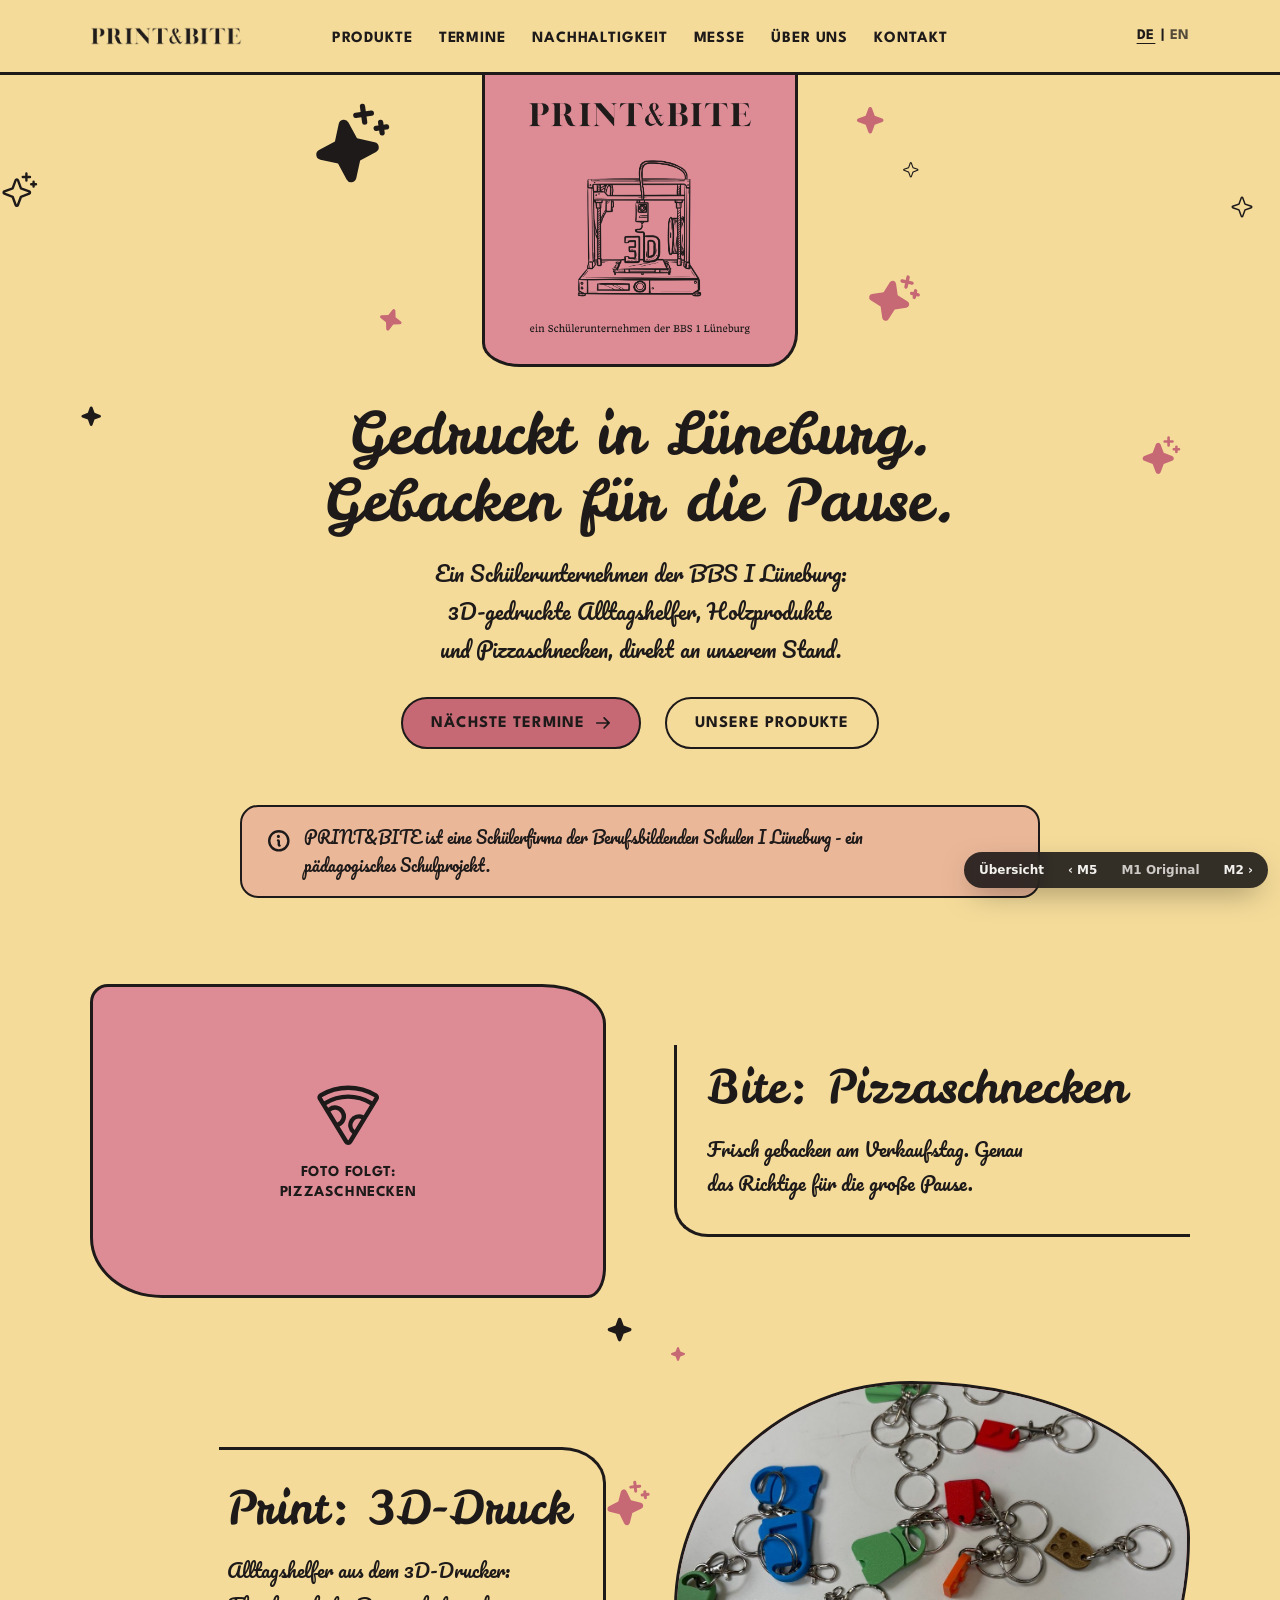
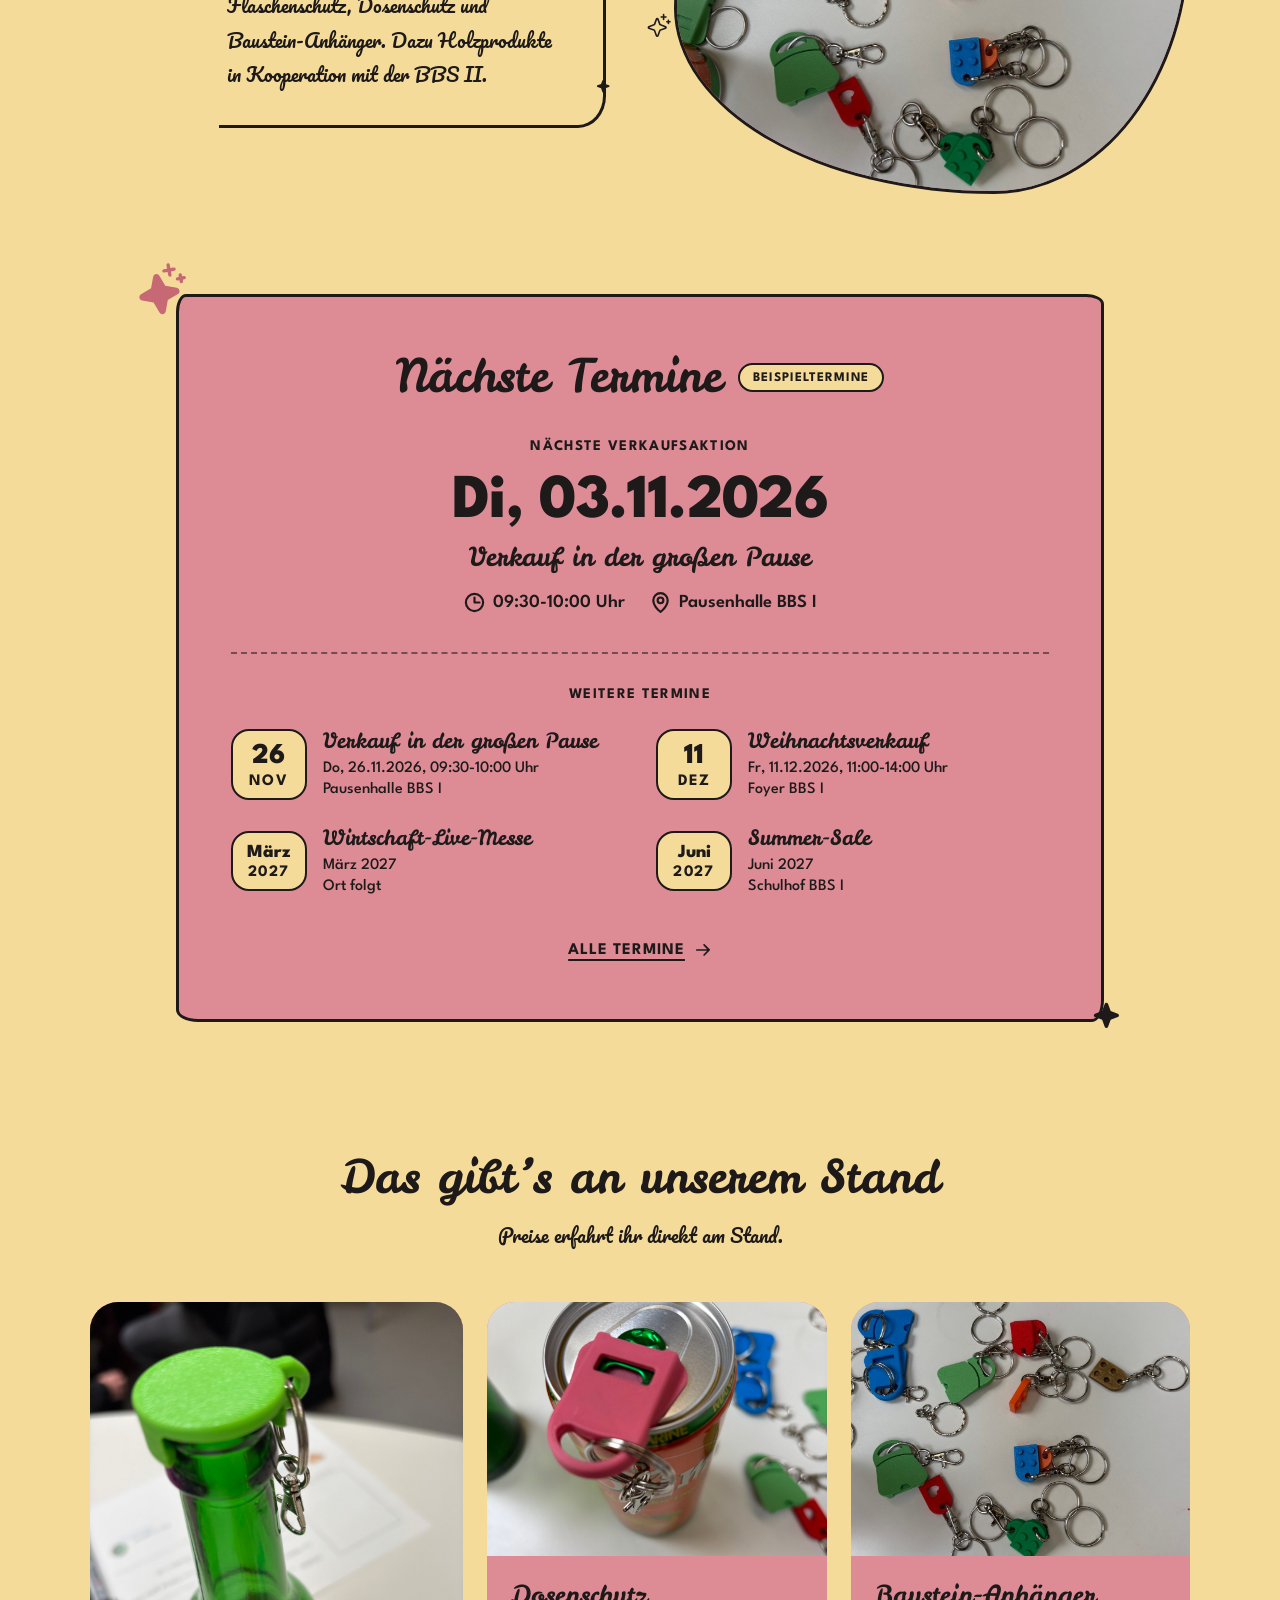
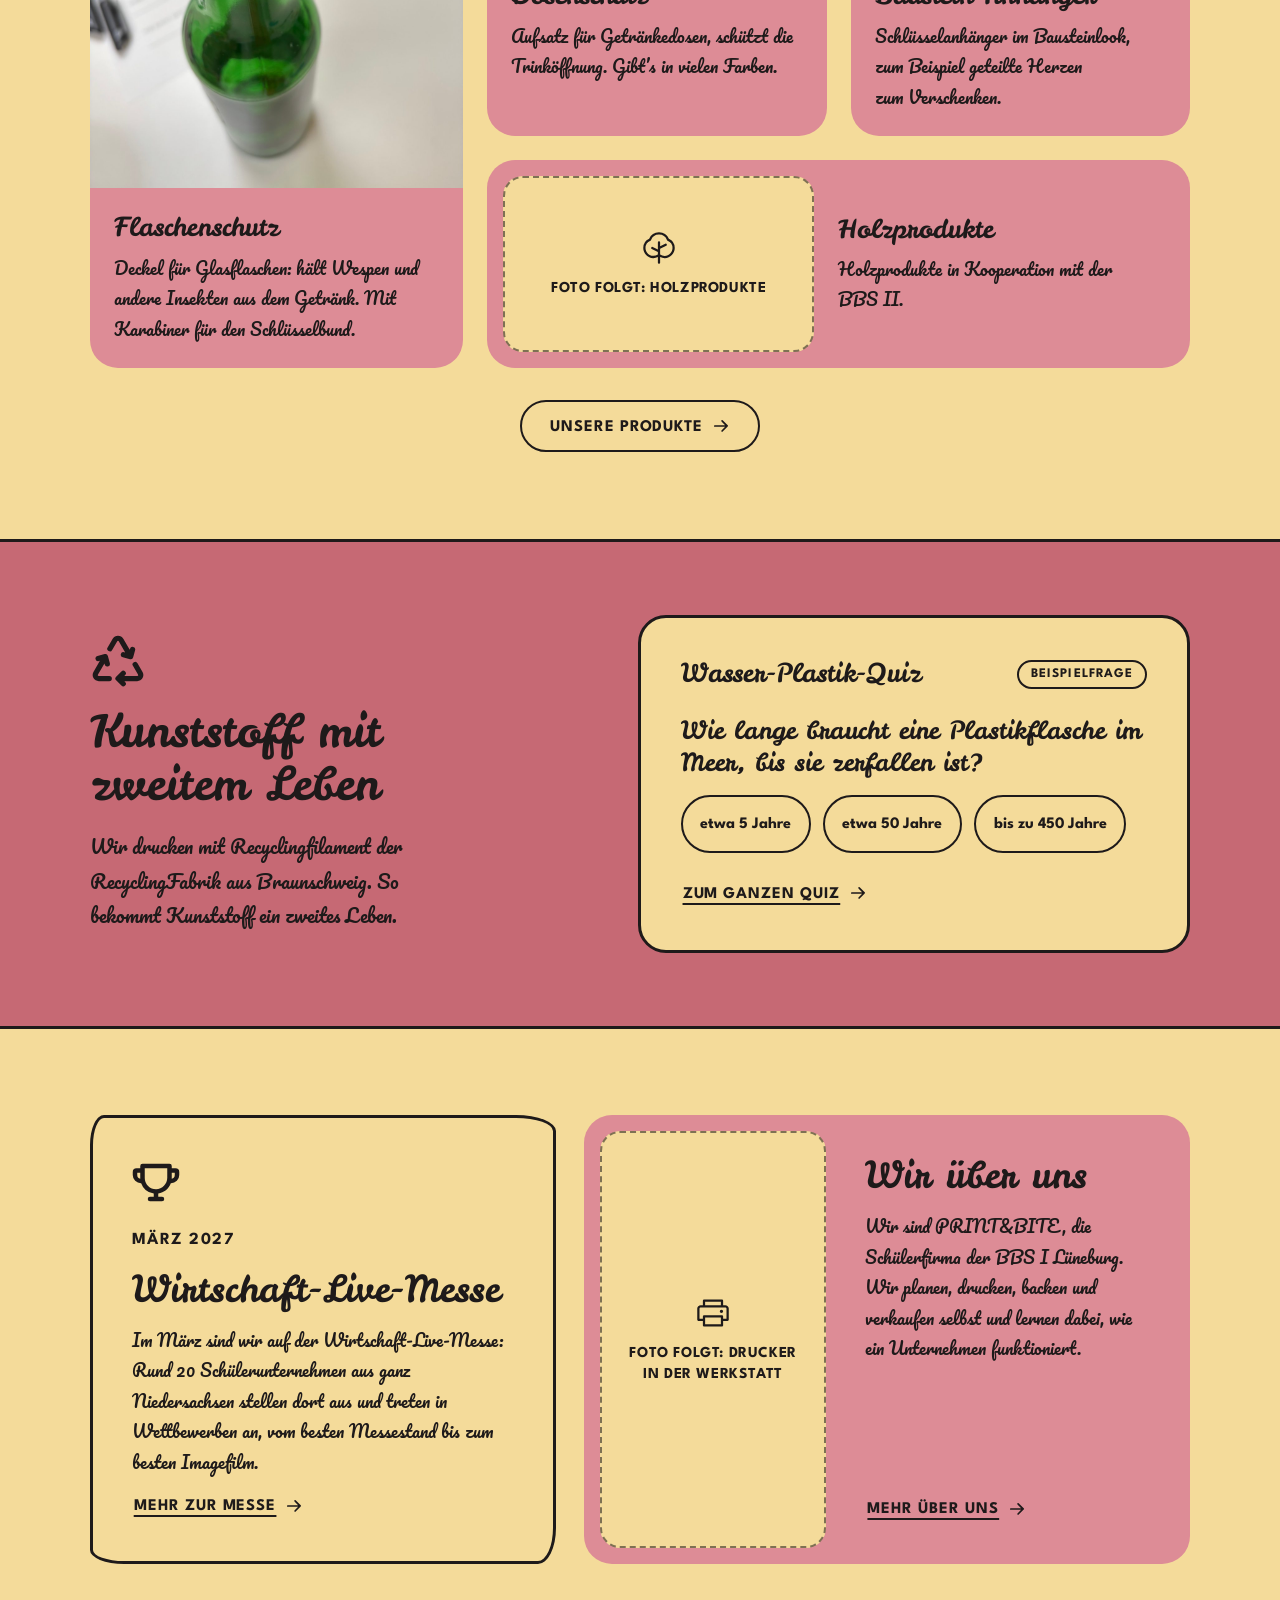
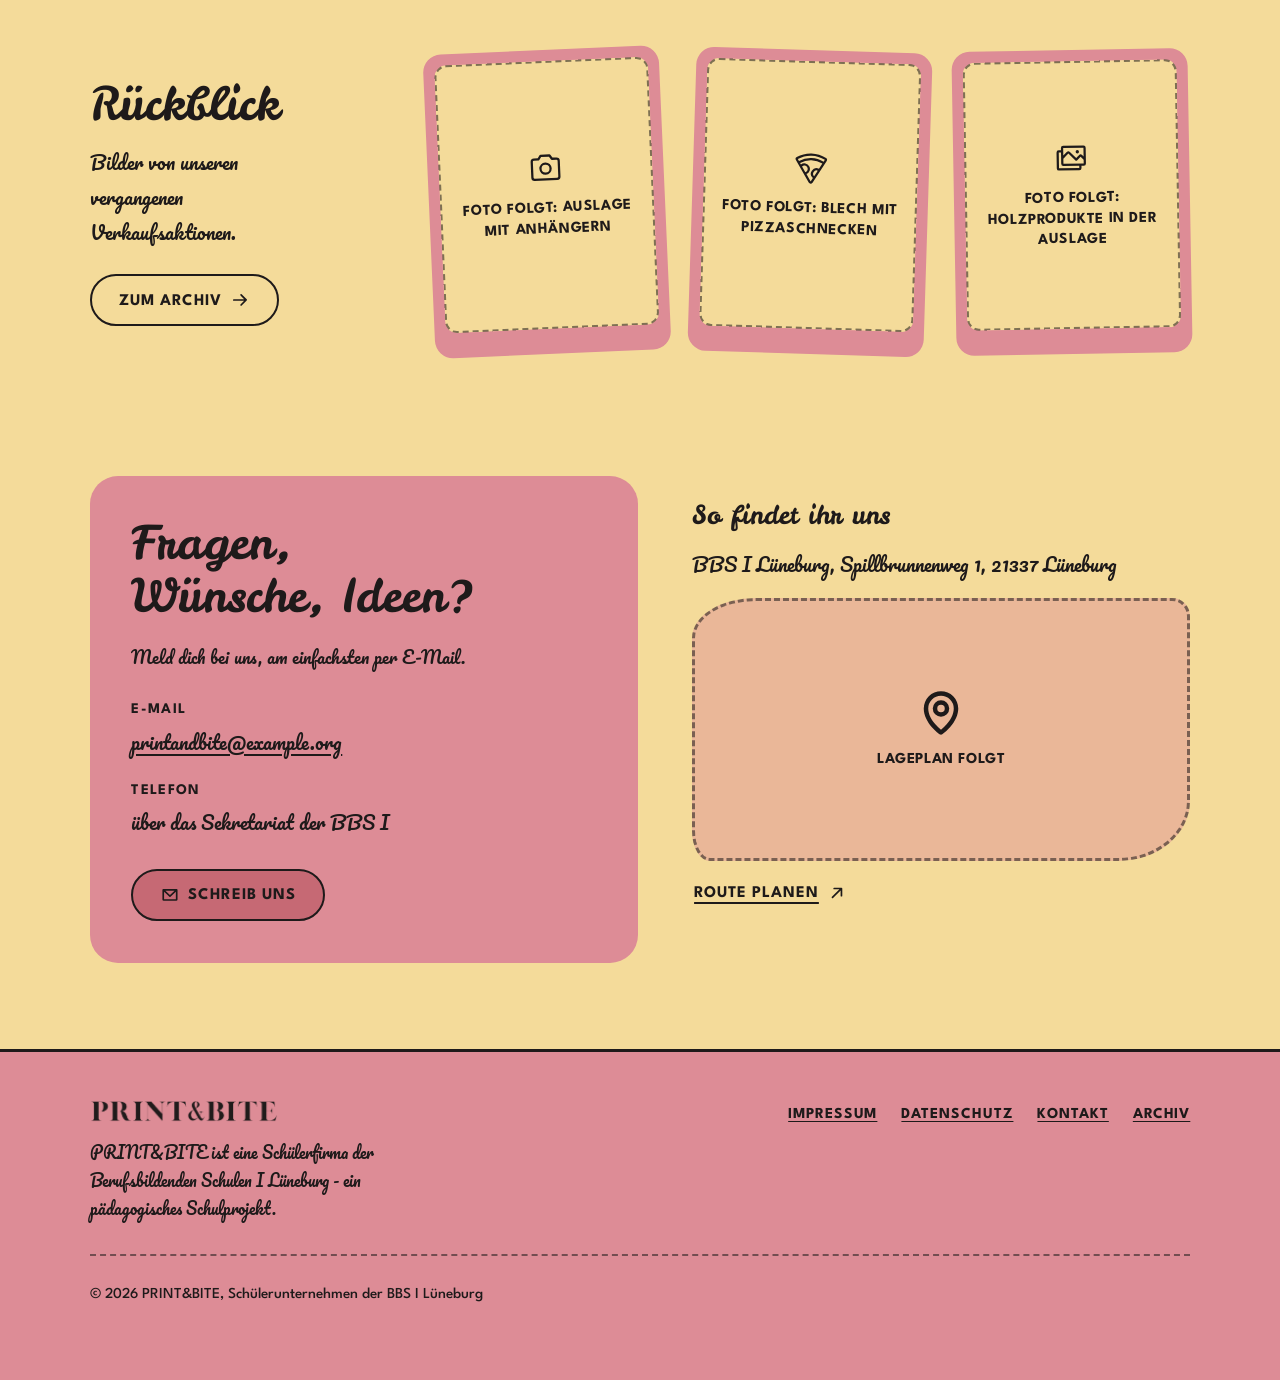
==== mockups/m1-original.html @ 0ccb3745 "feat: add design mockups for student company website Five start page variants (M1-M5) on a shared to" ====
<!doctype html>
<html lang="de">
<head>
  <meta charset="utf-8">
  <meta name="viewport" content="width=device-width, initial-scale=1">
  <meta name="robots" content="noindex">
  <title>M1 Original - PRINT&amp;BITE Mockup</title>
  <link rel="stylesheet" href="assets/fonts/fonts.css">
  <link rel="stylesheet" href="design-system/tokens.css">
  <link rel="stylesheet" href="design-system/base.css">
  <link rel="stylesheet" href="design-system/components.css">
  <link rel="stylesheet" href="themes/m1-original.css">
  <script src="design-system/mockup.js" defer></script>
</head>
<body class="theme-m1">
  <a class="skip-link" href="#inhalt">Zum Inhalt</a>

  <header class="ds-header m1-header">
    <div class="container ds-header__inner">
      <a class="m1-header__brand" href="#inhalt" aria-label="PRINT&amp;BITE, zum Seitenanfang">
        <img class="ds-logo ds-logo--wordmark" src="assets/logo/m1-wordmark.png" alt="PRINT&amp;BITE" width="1530" height="181">
      </a>

      <nav class="ds-nav" aria-label="Hauptnavigation">
        <ul>
          <li><a href="#produkte">Produkte</a></li>
          <li><a href="#termine">Termine</a></li>
          <li><a href="#nachhaltigkeit">Nachhaltigkeit</a></li>
          <li><a href="#messe">Messe</a></li>
          <li><a href="#ueber-uns">Über uns</a></li>
          <li><a href="#kontakt">Kontakt</a></li>
        </ul>
      </nav>

      <div class="m1-header__tools">
        <nav class="ds-lang" aria-label="Sprache">
          <a href="#" aria-current="true">DE</a>
          <span aria-hidden="true">|</span>
          <a href="#" lang="en" hreflang="en">EN</a>
        </nav>
        <details class="ds-menu">
          <summary><svg class="ds-icon" aria-hidden="true" focusable="false" xmlns="http://www.w3.org/2000/svg" viewBox="0 0 256 256" fill="currentColor"><path d="M228,128a12,12,0,0,1-12,12H40a12,12,0,0,1,0-24H216A12,12,0,0,1,228,128ZM40,76H216a12,12,0,0,0,0-24H40a12,12,0,0,0,0,24ZM216,180H40a12,12,0,0,0,0,24H216a12,12,0,0,0,0-24Z"/></svg> Menü</summary>
          <ul class="ds-menu__panel">
            <li><a href="#produkte">Produkte</a></li>
            <li><a href="#termine">Termine</a></li>
            <li><a href="#nachhaltigkeit">Nachhaltigkeit</a></li>
            <li><a href="#messe">Messe</a></li>
            <li><a href="#ueber-uns">Über uns</a></li>
            <li><a href="#kontakt">Kontakt</a></li>
          </ul>
        </details>
      </div>
    </div>
  </header>

  <main id="inhalt">

    <!-- Hero: Logo-Box wie im Wireframe, Sparkles drumherum -->
    <section class="m1-hero" aria-labelledby="hero-title">
      <div class="m1-hero__sparks" aria-hidden="true">
        <span class="m1-spark m1-spark--ink m1-spark--twinkle" style="--dx:-330px; --y:28px; --s:5.25rem; --r:-8deg"><svg class="ds-icon" aria-hidden="true" focusable="false" xmlns="http://www.w3.org/2000/svg" viewBox="0 0 256 256" fill="currentColor"><path d="M208,144a15.78,15.78,0,0,1-10.42,14.94L146,178l-19,51.62a15.92,15.92,0,0,1-29.88,0L78,178l-51.62-19a15.92,15.92,0,0,1,0-29.88L78,110l19-51.62a15.92,15.92,0,0,1,29.88,0L146,110l51.62,19A15.78,15.78,0,0,1,208,144ZM152,48h16V64a8,8,0,0,0,16,0V48h16a8,8,0,0,0,0-16H184V16a8,8,0,0,0-16,0V32H152a8,8,0,0,0,0,16Zm88,32h-8V72a8,8,0,0,0-16,0v8h-8a8,8,0,0,0,0,16h8v8a8,8,0,0,0,16,0V96h8a8,8,0,0,0,0-16Z"/></svg></span>
        <span class="m1-spark m1-spark--rose" style="--dx:215px; --y:30px; --s:1.9rem"><svg class="ds-icon" aria-hidden="true" focusable="false" xmlns="http://www.w3.org/2000/svg" viewBox="0 0 256 256" fill="currentColor"><path d="M240,128a15.79,15.79,0,0,1-10.5,15l-63.44,23.07L143,229.5a16,16,0,0,1-30,0L89.94,166.06,26.5,143a16,16,0,0,1,0-30L89.94,89.94,113,26.5a16,16,0,0,1,30,0l23.07,63.44L229.5,113A15.79,15.79,0,0,1,240,128Z"/></svg></span>
        <span class="m1-spark m1-spark--ink" style="--dx:262px; --y:86px; --s:1.1rem"><svg class="ds-icon" aria-hidden="true" focusable="false" xmlns="http://www.w3.org/2000/svg" viewBox="0 0 256 256" fill="currentColor"><path d="M229.5,113,166.06,89.94,143,26.5a16,16,0,0,0-30,0L89.94,89.94,26.5,113a16,16,0,0,0,0,30l63.44,23.07L113,229.5a16,16,0,0,0,30,0l23.07-63.44L229.5,143a16,16,0,0,0,0-30ZM157.08,152.3a8,8,0,0,0-4.78,4.78L128,223.9l-24.3-66.82a8,8,0,0,0-4.78-4.78L32.1,128l66.82-24.3a8,8,0,0,0,4.78-4.78L128,32.1l24.3,66.82a8,8,0,0,0,4.78,4.78L223.9,128Z"/></svg></span>
        <span class="m1-spark m1-spark--rose m1-spark--twinkle" style="--dx:226px; --y:196px; --s:3.4rem; --r:12deg; --delay:-1.6s"><svg class="ds-icon" aria-hidden="true" focusable="false" xmlns="http://www.w3.org/2000/svg" viewBox="0 0 256 256" fill="currentColor"><path d="M208,144a15.78,15.78,0,0,1-10.42,14.94L146,178l-19,51.62a15.92,15.92,0,0,1-29.88,0L78,178l-51.62-19a15.92,15.92,0,0,1,0-29.88L78,110l19-51.62a15.92,15.92,0,0,1,29.88,0L146,110l51.62,19A15.78,15.78,0,0,1,208,144ZM152,48h16V64a8,8,0,0,0,16,0V48h16a8,8,0,0,0,0-16H184V16a8,8,0,0,0-16,0V32H152a8,8,0,0,0,0,16Zm88,32h-8V72a8,8,0,0,0-16,0v8h-8a8,8,0,0,0,0,16h8v8a8,8,0,0,0,16,0V96h8a8,8,0,0,0,0-16Z"/></svg></span>
        <span class="m1-spark m1-spark--rose" style="--dx:-262px; --y:232px; --s:1.6rem; --r:18deg"><svg class="ds-icon" aria-hidden="true" focusable="false" xmlns="http://www.w3.org/2000/svg" viewBox="0 0 256 256" fill="currentColor"><path d="M240,128a15.79,15.79,0,0,1-10.5,15l-63.44,23.07L143,229.5a16,16,0,0,1-30,0L89.94,166.06,26.5,143a16,16,0,0,1,0-30L89.94,89.94,113,26.5a16,16,0,0,1,30,0l23.07,63.44L229.5,113A15.79,15.79,0,0,1,240,128Z"/></svg></span>
        <span class="m1-spark m1-spark--ink m1-spark--desk" style="--dx:-640px; --y:96px; --s:2.4rem"><svg class="ds-icon" aria-hidden="true" focusable="false" xmlns="http://www.w3.org/2000/svg" viewBox="0 0 256 256" fill="currentColor"><path d="M197.58,129.06,146,110l-19-51.62a15.92,15.92,0,0,0-29.88,0L78,110l-51.62,19a15.92,15.92,0,0,0,0,29.88L78,178l19,51.62a15.92,15.92,0,0,0,29.88,0L146,178l51.62-19a15.92,15.92,0,0,0,0-29.88ZM137,164.22a8,8,0,0,0-4.74,4.74L112,223.85,91.78,169A8,8,0,0,0,87,164.22L32.15,144,87,123.78A8,8,0,0,0,91.78,119L112,64.15,132.22,119a8,8,0,0,0,4.74,4.74L191.85,144ZM144,40a8,8,0,0,1,8-8h16V16a8,8,0,0,1,16,0V32h16a8,8,0,0,1,0,16H184V64a8,8,0,0,1-16,0V48H152A8,8,0,0,1,144,40ZM248,88a8,8,0,0,1-8,8h-8v8a8,8,0,0,1-16,0V96h-8a8,8,0,0,1,0-16h8V72a8,8,0,0,1,16,0v8h8A8,8,0,0,1,248,88Z"/></svg></span>
        <span class="m1-spark m1-spark--ink m1-spark--desk" style="--dx:-560px; --y:330px; --s:1.4rem"><svg class="ds-icon" aria-hidden="true" focusable="false" xmlns="http://www.w3.org/2000/svg" viewBox="0 0 256 256" fill="currentColor"><path d="M240,128a15.79,15.79,0,0,1-10.5,15l-63.44,23.07L143,229.5a16,16,0,0,1-30,0L89.94,166.06,26.5,143a16,16,0,0,1,0-30L89.94,89.94,113,26.5a16,16,0,0,1,30,0l23.07,63.44L229.5,113A15.79,15.79,0,0,1,240,128Z"/></svg></span>
        <span class="m1-spark m1-spark--ink m1-spark--desk" style="--dx:590px; --y:120px; --s:1.5rem"><svg class="ds-icon" aria-hidden="true" focusable="false" xmlns="http://www.w3.org/2000/svg" viewBox="0 0 256 256" fill="currentColor"><path d="M229.5,113,166.06,89.94,143,26.5a16,16,0,0,0-30,0L89.94,89.94,26.5,113a16,16,0,0,0,0,30l63.44,23.07L113,229.5a16,16,0,0,0,30,0l23.07-63.44L229.5,143a16,16,0,0,0,0-30ZM157.08,152.3a8,8,0,0,0-4.78,4.78L128,223.9l-24.3-66.82a8,8,0,0,0-4.78-4.78L32.1,128l66.82-24.3a8,8,0,0,0,4.78-4.78L128,32.1l24.3,66.82a8,8,0,0,0,4.78,4.78L223.9,128Z"/></svg></span>
        <span class="m1-spark m1-spark--rose m1-spark--desk m1-spark--twinkle" style="--dx:500px; --y:360px; --s:2.6rem; --delay:-2.4s"><svg class="ds-icon" aria-hidden="true" focusable="false" xmlns="http://www.w3.org/2000/svg" viewBox="0 0 256 256" fill="currentColor"><path d="M208,144a15.78,15.78,0,0,1-10.42,14.94L146,178l-19,51.62a15.92,15.92,0,0,1-29.88,0L78,178l-51.62-19a15.92,15.92,0,0,1,0-29.88L78,110l19-51.62a15.92,15.92,0,0,1,29.88,0L146,110l51.62,19A15.78,15.78,0,0,1,208,144ZM152,48h16V64a8,8,0,0,0,16,0V48h16a8,8,0,0,0,0-16H184V16a8,8,0,0,0-16,0V32H152a8,8,0,0,0,0,16Zm88,32h-8V72a8,8,0,0,0-16,0v8h-8a8,8,0,0,0,0,16h8v8a8,8,0,0,0,16,0V96h8a8,8,0,0,0,0-16Z"/></svg></span>
      </div>

      <div class="m1-logobox" data-reveal>
        <img class="ds-logo m1-logobox__logo" src="assets/logo/m1-full.png" alt="PRINT&amp;BITE, ein Schülerunternehmen der BBS 1 Lüneburg" width="1586" height="1649">
      </div>

      <h1 id="hero-title" class="m1-hero__title" data-reveal style="--reveal-index:1">Gedruckt in Lüneburg. Gebacken für die Pause.</h1>
      <p class="lead m1-hero__lead" data-reveal style="--reveal-index:2">Ein Schülerunternehmen der BBS I Lüneburg: 3D-gedruckte Alltagshelfer, Holzprodukte und Pizzaschnecken, direkt an unserem Stand.</p>
      <div class="ds-actions m1-hero__actions" data-reveal style="--reveal-index:3">
        <a class="ds-btn" href="#termine">Nächste Termine <svg class="ds-icon" aria-hidden="true" focusable="false" xmlns="http://www.w3.org/2000/svg" viewBox="0 0 256 256" fill="currentColor"><path d="M224.49,136.49l-72,72a12,12,0,0,1-17-17L187,140H40a12,12,0,0,1,0-24H187L135.51,64.48a12,12,0,0,1,17-17l72,72A12,12,0,0,1,224.49,136.49Z"/></svg></a>
        <a class="ds-btn ds-btn--secondary" href="#produkte">Unsere Produkte</a>
      </div>
    </section>

    <div class="container">
      <aside class="ds-notice m1-notice" aria-label="Hinweis" data-reveal>
        <svg class="ds-icon" aria-hidden="true" focusable="false" xmlns="http://www.w3.org/2000/svg" viewBox="0 0 256 256" fill="currentColor"><path d="M108,84a16,16,0,1,1,16,16A16,16,0,0,1,108,84Zm128,44A108,108,0,1,1,128,20,108.12,108.12,0,0,1,236,128Zm-24,0a84,84,0,1,0-84,84A84.09,84.09,0,0,0,212,128Zm-72,36.68V132a20,20,0,0,0-20-20,12,12,0,0,0-4,23.32V168a20,20,0,0,0,20,20,12,12,0,0,0,4-23.32Z"/></svg>
        <p>PRINT&amp;BITE ist eine Schülerfirma der Berufsbildenden Schulen I Lüneburg - ein pädagogisches Schulprojekt.</p>
      </aside>
    </div>

    <!-- Zickzack nach Wireframe: Zeile 1 Pizzaschnecken links, Zeile 2 3D-Druck rechts -->
    <div id="produkte" class="container m1-zigzag">
      <section class="m1-row m1-row--bite" aria-labelledby="bite-title">
        <figure class="ds-placeholder m1-shape-snack" data-reveal>
          <svg class="ds-icon" aria-hidden="true" focusable="false" xmlns="http://www.w3.org/2000/svg" viewBox="0 0 256 256" fill="currentColor"><path d="M239.54,63a15.91,15.91,0,0,0-7.25-9.9,201.49,201.49,0,0,0-208.58,0,16,16,0,0,0-5.37,22l96,157.27a16,16,0,0,0,27.36,0l96-157.27A15.82,15.82,0,0,0,239.54,63ZM63.59,118.5a24,24,0,1,1,24.47,40.09Zm87.92,66.95A24,24,0,0,1,176,145.37Zm32.93-53.93a40,40,0,0,0-41.38,67.77L128,224,96.5,172.43a40,40,0,1,0-41.35-67.76L48.8,94.26a152,152,0,0,1,158.39,0Zm31.1-50.93a168.12,168.12,0,0,0-175.08,0L32,66.77a185.6,185.6,0,0,1,192,0Z"/></svg>
          <figcaption>Foto folgt: Pizzaschnecken</figcaption>
        </figure>
        <div class="m1-row__text m1-frame-l" data-reveal style="--reveal-index:1">
          <h2 id="bite-title">Bite: Pizzaschnecken</h2>
          <p>Frisch gebacken am Verkaufstag. Genau das Richtige für die große Pause.</p>
        </div>
      </section>

      <div class="m1-row-gap" aria-hidden="true">
        <span class="m1-spark m1-spark--ink" style="--dx:-34px; --y:22%; --s:1.7rem"><svg class="ds-icon" aria-hidden="true" focusable="false" xmlns="http://www.w3.org/2000/svg" viewBox="0 0 256 256" fill="currentColor"><path d="M240,128a15.79,15.79,0,0,1-10.5,15l-63.44,23.07L143,229.5a16,16,0,0,1-30,0L89.94,166.06,26.5,143a16,16,0,0,1,0-30L89.94,89.94,113,26.5a16,16,0,0,1,30,0l23.07,63.44L229.5,113A15.79,15.79,0,0,1,240,128Z"/></svg></span>
        <span class="m1-spark m1-spark--rose" style="--dx:30px; --y:58%; --s:1rem"><svg class="ds-icon" aria-hidden="true" focusable="false" xmlns="http://www.w3.org/2000/svg" viewBox="0 0 256 256" fill="currentColor"><path d="M240,128a15.79,15.79,0,0,1-10.5,15l-63.44,23.07L143,229.5a16,16,0,0,1-30,0L89.94,166.06,26.5,143a16,16,0,0,1,0-30L89.94,89.94,113,26.5a16,16,0,0,1,30,0l23.07,63.44L229.5,113A15.79,15.79,0,0,1,240,128Z"/></svg></span>
      </div>

      <section class="m1-row m1-row--print" aria-labelledby="print-title">
        <div class="m1-row__text m1-frame-r" data-reveal>
          <h2 id="print-title">Print: 3D-Druck</h2>
          <p>Alltagshelfer aus dem 3D-Drucker: Flaschenschutz, Dosenschutz und Baustein-Anhänger. Dazu Holzprodukte in Kooperation mit der BBS II.</p>
        </div>
        <figure class="ds-media m1-blob" data-reveal style="--reveal-index:1">
          <img src="assets/img/produkt-anhaenger.jpg" alt="Bunte 3D-gedruckte Baustein-Anhänger und Dosenschutz-Aufsätze mit Schlüsselringen auf einem Tisch" width="1200" height="1600" loading="lazy">
        </figure>
        <span class="m1-spark m1-spark--rose m1-spark--desk m1-spark--twinkle" aria-hidden="true" style="--dx:-36px; --y:24%; --s:3rem; --r:-6deg"><svg class="ds-icon" aria-hidden="true" focusable="false" xmlns="http://www.w3.org/2000/svg" viewBox="0 0 256 256" fill="currentColor"><path d="M208,144a15.78,15.78,0,0,1-10.42,14.94L146,178l-19,51.62a15.92,15.92,0,0,1-29.88,0L78,178l-51.62-19a15.92,15.92,0,0,1,0-29.88L78,110l19-51.62a15.92,15.92,0,0,1,29.88,0L146,110l51.62,19A15.78,15.78,0,0,1,208,144ZM152,48h16V64a8,8,0,0,0,16,0V48h16a8,8,0,0,0,0-16H184V16a8,8,0,0,0-16,0V32H152a8,8,0,0,0,0,16Zm88,32h-8V72a8,8,0,0,0-16,0v8h-8a8,8,0,0,0,0,16h8v8a8,8,0,0,0,16,0V96h8a8,8,0,0,0,0-16Z"/></svg></span>
        <span class="m1-spark m1-spark--ink m1-spark--desk" aria-hidden="true" style="--dx:6px; --y:56%; --s:1.6rem"><svg class="ds-icon" aria-hidden="true" focusable="false" xmlns="http://www.w3.org/2000/svg" viewBox="0 0 256 256" fill="currentColor"><path d="M197.58,129.06,146,110l-19-51.62a15.92,15.92,0,0,0-29.88,0L78,110l-51.62,19a15.92,15.92,0,0,0,0,29.88L78,178l19,51.62a15.92,15.92,0,0,0,29.88,0L146,178l51.62-19a15.92,15.92,0,0,0,0-29.88ZM137,164.22a8,8,0,0,0-4.74,4.74L112,223.85,91.78,169A8,8,0,0,0,87,164.22L32.15,144,87,123.78A8,8,0,0,0,91.78,119L112,64.15,132.22,119a8,8,0,0,0,4.74,4.74L191.85,144ZM144,40a8,8,0,0,1,8-8h16V16a8,8,0,0,1,16,0V32h16a8,8,0,0,1,0,16H184V64a8,8,0,0,1-16,0V48H152A8,8,0,0,1,144,40ZM248,88a8,8,0,0,1-8,8h-8v8a8,8,0,0,1-16,0V96h-8a8,8,0,0,1,0-16h8V72a8,8,0,0,1,16,0v8h8A8,8,0,0,1,248,88Z"/></svg></span>
        <span class="m1-spark m1-spark--ink m1-spark--desk" aria-hidden="true" style="--dx:-44px; --y:72%; --s:0.9rem"><svg class="ds-icon" aria-hidden="true" focusable="false" xmlns="http://www.w3.org/2000/svg" viewBox="0 0 256 256" fill="currentColor"><path d="M240,128a15.79,15.79,0,0,1-10.5,15l-63.44,23.07L143,229.5a16,16,0,0,1-30,0L89.94,166.06,26.5,143a16,16,0,0,1,0-30L89.94,89.94,113,26.5a16,16,0,0,1,30,0l23.07,63.44L229.5,113A15.79,15.79,0,0,1,240,128Z"/></svg></span>
      </section>
    </div>

    <!-- Box "Ort und Datum vom Stand" -->
    <section id="termine" class="section m1-termine" aria-labelledby="termine-title">
      <div class="container">
        <div class="m1-datebox" data-reveal>
          <span class="m1-spark m1-spark--rose m1-spark--desk" aria-hidden="true" style="--dx:-505px; --y:-34px; --s:3.4rem; --r:-10deg"><svg class="ds-icon" aria-hidden="true" focusable="false" xmlns="http://www.w3.org/2000/svg" viewBox="0 0 256 256" fill="currentColor"><path d="M208,144a15.78,15.78,0,0,1-10.42,14.94L146,178l-19,51.62a15.92,15.92,0,0,1-29.88,0L78,178l-51.62-19a15.92,15.92,0,0,1,0-29.88L78,110l19-51.62a15.92,15.92,0,0,1,29.88,0L146,110l51.62,19A15.78,15.78,0,0,1,208,144ZM152,48h16V64a8,8,0,0,0,16,0V48h16a8,8,0,0,0,0-16H184V16a8,8,0,0,0-16,0V32H152a8,8,0,0,0,0,16Zm88,32h-8V72a8,8,0,0,0-16,0v8h-8a8,8,0,0,0,0,16h8v8a8,8,0,0,0,16,0V96h8a8,8,0,0,0,0-16Z"/></svg></span>
          <span class="m1-spark m1-spark--ink m1-spark--desk" aria-hidden="true" style="--dx:452px; --y:calc(100% - 18px); --s:1.8rem"><svg class="ds-icon" aria-hidden="true" focusable="false" xmlns="http://www.w3.org/2000/svg" viewBox="0 0 256 256" fill="currentColor"><path d="M240,128a15.79,15.79,0,0,1-10.5,15l-63.44,23.07L143,229.5a16,16,0,0,1-30,0L89.94,166.06,26.5,143a16,16,0,0,1,0-30L89.94,89.94,113,26.5a16,16,0,0,1,30,0l23.07,63.44L229.5,113A15.79,15.79,0,0,1,240,128Z"/></svg></span>

          <div class="m1-datebox__head">
            <h2 id="termine-title">Nächste Termine</h2>
            <span class="ds-badge">Beispieltermine</span>
          </div>

          <article class="m1-next" aria-labelledby="next-title">
            <p class="m1-label">Nächste Verkaufsaktion</p>
            <p class="m1-next__date"><time datetime="2026-11-03">Di, 03.11.2026</time></p>
            <h3 id="next-title" class="m1-next__title">Verkauf in der großen Pause</h3>
            <p class="m1-next__meta">
              <span><svg class="ds-icon" aria-hidden="true" focusable="false" xmlns="http://www.w3.org/2000/svg" viewBox="0 0 256 256" fill="currentColor"><path d="M128,20A108,108,0,1,0,236,128,108.12,108.12,0,0,0,128,20Zm0,192a84,84,0,1,1,84-84A84.09,84.09,0,0,1,128,212Zm68-84a12,12,0,0,1-12,12H128a12,12,0,0,1-12-12V72a12,12,0,0,1,24,0v44h44A12,12,0,0,1,196,128Z"/></svg> 09:30-10:00 Uhr</span>
              <span><svg class="ds-icon" aria-hidden="true" focusable="false" xmlns="http://www.w3.org/2000/svg" viewBox="0 0 256 256" fill="currentColor"><path d="M128,60a44,44,0,1,0,44,44A44.05,44.05,0,0,0,128,60Zm0,64a20,20,0,1,1,20-20A20,20,0,0,1,128,124Zm0-112a92.1,92.1,0,0,0-92,92c0,77.36,81.64,135.4,85.12,137.83a12,12,0,0,0,13.76,0,259,259,0,0,0,42.18-39C205.15,170.57,220,136.37,220,104A92.1,92.1,0,0,0,128,12Zm31.3,174.71A249.35,249.35,0,0,1,128,216.89a249.35,249.35,0,0,1-31.3-30.18C80,167.37,60,137.31,60,104a68,68,0,0,1,136,0C196,137.31,176,167.37,159.3,186.71Z"/></svg> Pausenhalle BBS I</span>
            </p>
          </article>

          <div class="m1-more">
            <h3 class="m1-label">Weitere Termine</h3>
            <ul class="ds-events m1-events" role="list">
              <li class="ds-event">
                <span class="ds-event__date" aria-hidden="true"><span class="ds-event__day">26</span><span class="ds-event__month">Nov</span></span>
                <div>
                  <p class="ds-event__title">Verkauf in der großen Pause</p>
                  <p class="ds-event__meta"><time datetime="2026-11-26">Do, 26.11.2026</time>, <span class="m1-nowrap">09:30-10:00 Uhr</span><br>Pausenhalle BBS I</p>
                </div>
              </li>
              <li class="ds-event">
                <span class="ds-event__date" aria-hidden="true"><span class="ds-event__day">11</span><span class="ds-event__month">Dez</span></span>
                <div>
                  <p class="ds-event__title">Weihnachtsverkauf</p>
                  <p class="ds-event__meta"><time datetime="2026-12-11">Fr, 11.12.2026</time>, <span class="m1-nowrap">11:00-14:00 Uhr</span><br>Foyer BBS I</p>
                </div>
              </li>
              <li class="ds-event">
                <span class="ds-event__date" aria-hidden="true"><span class="ds-event__day ds-event__day--word">März</span><span class="ds-event__month">2027</span></span>
                <div>
                  <p class="ds-event__title">Wirtschaft-Live-Messe</p>
                  <p class="ds-event__meta"><time datetime="2027-03">März 2027</time><br>Ort folgt</p>
                </div>
              </li>
              <li class="ds-event">
                <span class="ds-event__date" aria-hidden="true"><span class="ds-event__day ds-event__day--word">Juni</span><span class="ds-event__month">2027</span></span>
                <div>
                  <p class="ds-event__title">Summer-Sale</p>
                  <p class="ds-event__meta"><time datetime="2027-06">Juni 2027</time><br>Schulhof BBS I</p>
                </div>
              </li>
            </ul>
          </div>

          <p class="m1-datebox__foot"><a class="ds-btn ds-btn--link" href="#">Alle Termine <svg class="ds-icon" aria-hidden="true" focusable="false" xmlns="http://www.w3.org/2000/svg" viewBox="0 0 256 256" fill="currentColor"><path d="M224.49,136.49l-72,72a12,12,0,0,1-17-17L187,140H40a12,12,0,0,1,0-24H187L135.51,64.48a12,12,0,0,1,17-17l72,72A12,12,0,0,1,224.49,136.49Z"/></svg></a></p>
        </div>
      </div>
    </section>

    <!-- Produktreihe: 4 Produkte, 4 Zellen -->
    <section class="section m1-sortiment" aria-labelledby="sortiment-title">
      <div class="container">
        <div class="m1-section-head" data-reveal>
          <h2 id="sortiment-title">Das gibt’s an unserem Stand</h2>
          <p>Preise erfahrt ihr direkt am Stand.</p>
        </div>

        <div class="m1-bento">
          <article class="ds-card m1-bento__item--tall" data-reveal>
            <div class="ds-card__media">
              <img src="assets/img/produkt-flaschenschutz.jpg" alt="Grüner 3D-gedruckter Flaschenschutz mit Karabiner auf einer grünen Glasflasche" width="1200" height="1600" loading="lazy">
            </div>
            <div class="ds-card__body">
              <h3 class="ds-card__title">Flaschenschutz</h3>
              <p>Deckel für Glasflaschen: hält Wespen und andere Insekten aus dem Getränk. Mit Karabiner für den Schlüsselbund.</p>
            </div>
          </article>

          <article class="ds-card" data-reveal style="--reveal-index:1">
            <div class="ds-card__media">
              <img src="assets/img/produkt-dosenschutz.jpg" alt="Pinker 3D-gedruckter Dosenschutz auf einer Getränkedose" width="1200" height="1600" loading="lazy">
            </div>
            <div class="ds-card__body">
              <h3 class="ds-card__title">Dosenschutz</h3>
              <p>Aufsatz für Getränkedosen, schützt die Trinköffnung. Gibt’s in vielen Farben.</p>
            </div>
          </article>

          <article class="ds-card" data-reveal style="--reveal-index:2">
            <div class="ds-card__media">
              <img src="assets/img/produkt-anhaenger-detail.jpg" alt="Schlüsselanhänger im Bausteinlook, darunter geteilte Herzen in Grün und Rot" width="1200" height="845" loading="lazy">
            </div>
            <div class="ds-card__body">
              <h3 class="ds-card__title">Baustein-Anhänger</h3>
              <p>Schlüsselanhänger im Bausteinlook, zum Beispiel geteilte Herzen zum Verschenken.</p>
            </div>
          </article>

          <article class="ds-card m1-bento__item--wide" data-reveal style="--reveal-index:1">
            <figure class="ds-placeholder">
              <svg class="ds-icon" aria-hidden="true" focusable="false" xmlns="http://www.w3.org/2000/svg" viewBox="0 0 256 256" fill="currentColor"><path d="M198.1,62.59a76,76,0,0,0-140.2,0A71.71,71.71,0,0,0,16,127.8C15.9,166,48,199,86.14,200A72.09,72.09,0,0,0,120,192.47V232a8,8,0,0,0,16,0V192.47A72.17,72.17,0,0,0,168,200l1.82,0C208,199,240.11,166,240,127.8A71.71,71.71,0,0,0,198.1,62.59ZM169.45,184a56.08,56.08,0,0,1-33.45-10v-41l43.58-21.78a8,8,0,1,0-7.16-14.32L136,115.06V88a8,8,0,0,0-16,0v51.06L83.58,120.84a8,8,0,1,0-7.16,14.32L120,156.94v17a56,56,0,0,1-33.45,10C56.9,183.23,31.92,157.52,32,127.84A55.77,55.77,0,0,1,67.11,76a8,8,0,0,0,4.53-4.67,60,60,0,0,1,112.72,0A8,8,0,0,0,188.89,76,55.79,55.79,0,0,1,224,127.84C224.08,157.52,199.1,183.23,169.45,184Z"/></svg>
              <figcaption>Foto folgt: Holzprodukte</figcaption>
            </figure>
            <div class="ds-card__body">
              <h3 class="ds-card__title">Holzprodukte</h3>
              <p>Holzprodukte in Kooperation mit der BBS II.</p>
            </div>
          </article>
        </div>

        <div class="m1-section-foot">
          <a class="ds-btn ds-btn--secondary" href="#">Unsere Produkte <svg class="ds-icon" aria-hidden="true" focusable="false" xmlns="http://www.w3.org/2000/svg" viewBox="0 0 256 256" fill="currentColor"><path d="M224.49,136.49l-72,72a12,12,0,0,1-17-17L187,140H40a12,12,0,0,1,0-24H187L135.51,64.48a12,12,0,0,1,17-17l72,72A12,12,0,0,1,224.49,136.49Z"/></svg></a>
        </div>
      </div>
    </section>

    <!-- Nachhaltigkeit + Quiz als Band -->
    <section id="nachhaltigkeit" class="m1-band" aria-labelledby="nachhaltigkeit-title">
      <div class="container m1-band__inner">
        <div class="m1-band__text" data-reveal>
          <svg class="ds-icon m1-band__icon" aria-hidden="true" focusable="false" xmlns="http://www.w3.org/2000/svg" viewBox="0 0 256 256" fill="currentColor"><path d="M100,208a12,12,0,0,1-12,12H40a28,28,0,0,1-24.23-42l29.45-50.88-4.76,1.27a12,12,0,1,1-6.2-23.18l32.77-8.77a12,12,0,0,1,14.69,8.48l8.79,32.77a12,12,0,1,1-23.17,6.22L66.08,139l-29.5,51A4,4,0,0,0,40,196H88A12,12,0,0,1,100,208ZM128,36a3.87,3.87,0,0,1,3.46,2l29.45,50.87-4.75-1.27A12,12,0,1,0,150,110.78l32.77,8.79a12,12,0,0,0,14.69-8.48L206.2,78.3A12,12,0,1,0,183,72.08l-1.31,4.86L152.23,26a28,28,0,0,0-48.46,0L80.61,66a12,12,0,1,0,20.77,12l23.16-40A3.87,3.87,0,0,1,128,36ZM240.19,178l-23.14-40a12,12,0,1,0-20.77,12l23.14,40a4,4,0,0,1-3.46,6H157l3.51-3.51a12,12,0,1,0-17-17l-24,24a12,12,0,0,0,0,17l24,24a12,12,0,1,0,17-17L157,220h59a28,28,0,0,0,24.23-42Z"/></svg>
          <h2 id="nachhaltigkeit-title">Kunststoff mit zweitem Leben</h2>
          <p>Wir drucken mit Recyclingfilament der RecyclingFabrik aus Braunschweig. So bekommt Kunststoff ein zweites Leben.</p>
        </div>

        <div class="m1-quizcard" data-reveal style="--reveal-index:1">
          <div class="m1-quizcard__head">
            <h3>Wasser-Plastik-Quiz</h3>
            <span class="ds-badge">Beispielfrage</span>
          </div>
          <div class="ds-quiz" data-quiz data-feedback-correct="Richtig! Schätzungen gehen von bis zu 450 Jahren aus." data-feedback-wrong="Leider nein. Schätzungen gehen von bis zu 450 Jahren aus.">
            <p class="ds-quiz__question">Wie lange braucht eine Plastikflasche im Meer, bis sie zerfallen ist?</p>
            <div class="ds-quiz__options">
              <button type="button" class="ds-quiz__option" data-correct="false">etwa 5 Jahre</button>
              <button type="button" class="ds-quiz__option" data-correct="false">etwa 50 Jahre</button>
              <button type="button" class="ds-quiz__option" data-correct="true">bis zu 450 Jahre</button>
            </div>
            <p class="ds-quiz__feedback" aria-live="polite" hidden></p>
          </div>
          <a class="ds-btn ds-btn--link" href="#">Zum ganzen Quiz <svg class="ds-icon" aria-hidden="true" focusable="false" xmlns="http://www.w3.org/2000/svg" viewBox="0 0 256 256" fill="currentColor"><path d="M224.49,136.49l-72,72a12,12,0,0,1-17-17L187,140H40a12,12,0,0,1,0-24H187L135.51,64.48a12,12,0,0,1,17-17l72,72A12,12,0,0,1,224.49,136.49Z"/></svg></a>
        </div>
      </div>
    </section>

    <!-- Messe + Über uns -->
    <div class="section container m1-duo">
      <section id="messe" class="ds-card m1-duo__card--messe" aria-labelledby="messe-title" data-reveal>
        <div class="ds-card__body">
          <svg class="ds-icon m1-duo__icon" aria-hidden="true" focusable="false" xmlns="http://www.w3.org/2000/svg" viewBox="0 0 256 256" fill="currentColor"><path d="M232,60H212V48a12,12,0,0,0-12-12H56A12,12,0,0,0,44,48V60H24A20,20,0,0,0,4,80V96a44.05,44.05,0,0,0,44,44h.77A84.18,84.18,0,0,0,116,195.15V212H96a12,12,0,0,0,0,24h64a12,12,0,0,0,0-24H140V195.11c30.94-4.51,56.53-26.2,67-55.11h1a44.05,44.05,0,0,0,44-44V80A20,20,0,0,0,232,60ZM28,96V84H44v28c0,1.21,0,2.41.09,3.61A20,20,0,0,1,28,96Zm160,15.1c0,33.33-26.71,60.65-59.54,60.9A60,60,0,0,1,68,112V60H188ZM228,96a20,20,0,0,1-16.12,19.62c.08-1.5.12-3,.12-4.52V84h16Z"/></svg>
          <p class="m1-label">März 2027</p>
          <h2 id="messe-title">Wirtschaft-Live-Messe</h2>
          <p>Im März sind wir auf der Wirtschaft-Live-Messe: Rund 20 Schülerunternehmen aus ganz Niedersachsen stellen dort aus und treten in Wettbewerben an, vom besten Messestand bis zum besten Imagefilm.</p>
          <a class="ds-btn ds-btn--link" href="#">Mehr zur Messe <svg class="ds-icon" aria-hidden="true" focusable="false" xmlns="http://www.w3.org/2000/svg" viewBox="0 0 256 256" fill="currentColor"><path d="M224.49,136.49l-72,72a12,12,0,0,1-17-17L187,140H40a12,12,0,0,1,0-24H187L135.51,64.48a12,12,0,0,1,17-17l72,72A12,12,0,0,1,224.49,136.49Z"/></svg></a>
        </div>
      </section>

      <section id="ueber-uns" class="ds-card m1-duo__card--team" aria-labelledby="team-title" data-reveal style="--reveal-index:1">
        <figure class="ds-placeholder">
          <svg class="ds-icon" aria-hidden="true" focusable="false" xmlns="http://www.w3.org/2000/svg" viewBox="0 0 256 256" fill="currentColor"><path d="M214.67,72H200V40a8,8,0,0,0-8-8H64a8,8,0,0,0-8,8V72H41.33C27.36,72,16,82.77,16,96v80a8,8,0,0,0,8,8H56v32a8,8,0,0,0,8,8H192a8,8,0,0,0,8-8V184h32a8,8,0,0,0,8-8V96C240,82.77,228.64,72,214.67,72ZM72,48H184V72H72ZM184,208H72V160H184Zm40-40H200V152a8,8,0,0,0-8-8H64a8,8,0,0,0-8,8v16H32V96c0-4.41,4.19-8,9.33-8H214.67c5.14,0,9.33,3.59,9.33,8Zm-24-52a12,12,0,1,1-12-12A12,12,0,0,1,200,116Z"/></svg>
          <figcaption>Foto folgt: Drucker in der Werkstatt</figcaption>
        </figure>
        <div class="ds-card__body">
          <h2 id="team-title">Wir über uns</h2>
          <p>Wir sind PRINT&amp;BITE, die Schülerfirma der BBS I Lüneburg. Wir planen, drucken, backen und verkaufen selbst und lernen dabei, wie ein Unternehmen funktioniert.</p>
          <a class="ds-btn ds-btn--link" href="#">Mehr über uns <svg class="ds-icon" aria-hidden="true" focusable="false" xmlns="http://www.w3.org/2000/svg" viewBox="0 0 256 256" fill="currentColor"><path d="M224.49,136.49l-72,72a12,12,0,0,1-17-17L187,140H40a12,12,0,0,1,0-24H187L135.51,64.48a12,12,0,0,1,17-17l72,72A12,12,0,0,1,224.49,136.49Z"/></svg></a>
        </div>
      </section>
    </div>

    <!-- Archiv / Rückblick -->
    <section id="archiv" class="section m1-archiv" aria-labelledby="archiv-title">
      <div class="container m1-archiv__inner">
        <div class="m1-archiv__text" data-reveal>
          <h2 id="archiv-title">Rückblick</h2>
          <p>Bilder von unseren vergangenen Verkaufsaktionen.</p>
          <a class="ds-btn ds-btn--secondary" href="#">Zum Archiv <svg class="ds-icon" aria-hidden="true" focusable="false" xmlns="http://www.w3.org/2000/svg" viewBox="0 0 256 256" fill="currentColor"><path d="M224.49,136.49l-72,72a12,12,0,0,1-17-17L187,140H40a12,12,0,0,1,0-24H187L135.51,64.48a12,12,0,0,1,17-17l72,72A12,12,0,0,1,224.49,136.49Z"/></svg></a>
        </div>
        <ul class="m1-polaroids" role="list">
          <li class="m1-polaroid" style="--tilt:-2.5deg" data-reveal>
            <figure class="ds-placeholder">
              <svg class="ds-icon" aria-hidden="true" focusable="false" xmlns="http://www.w3.org/2000/svg" viewBox="0 0 256 256" fill="currentColor"><path d="M208,56H180.28L166.65,35.56A8,8,0,0,0,160,32H96a8,8,0,0,0-6.65,3.56L75.71,56H48A24,24,0,0,0,24,80V192a24,24,0,0,0,24,24H208a24,24,0,0,0,24-24V80A24,24,0,0,0,208,56Zm8,136a8,8,0,0,1-8,8H48a8,8,0,0,1-8-8V80a8,8,0,0,1,8-8H80a8,8,0,0,0,6.66-3.56L100.28,48h55.43l13.63,20.44A8,8,0,0,0,176,72h32a8,8,0,0,1,8,8ZM128,88a44,44,0,1,0,44,44A44.05,44.05,0,0,0,128,88Zm0,72a28,28,0,1,1,28-28A28,28,0,0,1,128,160Z"/></svg>
              <figcaption>Foto folgt: Auslage mit Anhängern</figcaption>
            </figure>
          </li>
          <li class="m1-polaroid" style="--tilt:1.8deg; --reveal-index:1" data-reveal>
            <figure class="ds-placeholder">
              <svg class="ds-icon" aria-hidden="true" focusable="false" xmlns="http://www.w3.org/2000/svg" viewBox="0 0 256 256" fill="currentColor"><path d="M239.54,63a15.91,15.91,0,0,0-7.25-9.9,201.49,201.49,0,0,0-208.58,0,16,16,0,0,0-5.37,22l96,157.27a16,16,0,0,0,27.36,0l96-157.27A15.82,15.82,0,0,0,239.54,63ZM63.59,118.5a24,24,0,1,1,24.47,40.09Zm87.92,66.95A24,24,0,0,1,176,145.37Zm32.93-53.93a40,40,0,0,0-41.38,67.77L128,224,96.5,172.43a40,40,0,1,0-41.35-67.76L48.8,94.26a152,152,0,0,1,158.39,0Zm31.1-50.93a168.12,168.12,0,0,0-175.08,0L32,66.77a185.6,185.6,0,0,1,192,0Z"/></svg>
              <figcaption>Foto folgt: Blech mit Pizzaschnecken</figcaption>
            </figure>
          </li>
          <li class="m1-polaroid" style="--tilt:-1deg; --reveal-index:2" data-reveal>
            <figure class="ds-placeholder">
              <svg class="ds-icon" aria-hidden="true" focusable="false" xmlns="http://www.w3.org/2000/svg" viewBox="0 0 256 256" fill="currentColor"><path d="M216,40H72A16,16,0,0,0,56,56V72H40A16,16,0,0,0,24,88V200a16,16,0,0,0,16,16H184a16,16,0,0,0,16-16V184h16a16,16,0,0,0,16-16V56A16,16,0,0,0,216,40ZM72,56H216v62.75l-10.07-10.06a16,16,0,0,0-22.63,0l-20,20-44-44a16,16,0,0,0-22.62,0L72,109.37ZM184,200H40V88H56v80a16,16,0,0,0,16,16H184Zm32-32H72V132l36-36,49.66,49.66a8,8,0,0,0,11.31,0L194.63,120,216,141.38V168ZM160,84a12,12,0,1,1,12,12A12,12,0,0,1,160,84Z"/></svg>
              <figcaption>Foto folgt: Holzprodukte in der Auslage</figcaption>
            </figure>
          </li>
        </ul>
      </div>
    </section>

    <!-- Kontakt + Lageplan -->
    <section id="kontakt" class="section m1-kontakt" aria-labelledby="kontakt-title">
      <div class="container m1-kontakt__inner">
        <div class="ds-card" data-reveal>
          <div class="ds-card__body">
            <h2 id="kontakt-title">Fragen, Wünsche, Ideen?</h2>
            <p>Meld dich bei uns, am einfachsten per E-Mail.</p>
            <dl class="m1-contact">
              <div>
                <dt>E-Mail</dt>
                <dd><a href="mailto:printandbite@example.org">printandbite@example.org</a></dd>
              </div>
              <div>
                <dt>Telefon</dt>
                <dd>über das Sekretariat der BBS I</dd>
              </div>
            </dl>
            <a class="ds-btn" href="mailto:printandbite@example.org"><svg class="ds-icon" aria-hidden="true" focusable="false" xmlns="http://www.w3.org/2000/svg" viewBox="0 0 256 256" fill="currentColor"><path d="M224,44H32A12,12,0,0,0,20,56V192a20,20,0,0,0,20,20H216a20,20,0,0,0,20-20V56A12,12,0,0,0,224,44ZM193.15,68,128,127.72,62.85,68ZM44,188V83.28l75.89,69.57a12,12,0,0,0,16.22,0L212,83.28V188Z"/></svg> Schreib uns</a>
          </div>
        </div>

        <div class="m1-kontakt__map" data-reveal style="--reveal-index:1">
          <h3>So findet ihr uns</h3>
          <address>BBS I Lüneburg, Spillbrunnenweg 1, 21337 Lüneburg</address>
          <figure class="ds-placeholder m1-shape-map">
            <svg class="ds-icon" aria-hidden="true" focusable="false" xmlns="http://www.w3.org/2000/svg" viewBox="0 0 256 256" fill="currentColor"><path d="M128,60a44,44,0,1,0,44,44A44.05,44.05,0,0,0,128,60Zm0,64a20,20,0,1,1,20-20A20,20,0,0,1,128,124Zm0-112a92.1,92.1,0,0,0-92,92c0,77.36,81.64,135.4,85.12,137.83a12,12,0,0,0,13.76,0,259,259,0,0,0,42.18-39C205.15,170.57,220,136.37,220,104A92.1,92.1,0,0,0,128,12Zm31.3,174.71A249.35,249.35,0,0,1,128,216.89a249.35,249.35,0,0,1-31.3-30.18C80,167.37,60,137.31,60,104a68,68,0,0,1,136,0C196,137.31,176,167.37,159.3,186.71Z"/></svg>
            <figcaption>Lageplan folgt</figcaption>
          </figure>
          <a class="ds-btn ds-btn--link" href="#">Route planen <svg class="ds-icon" aria-hidden="true" focusable="false" xmlns="http://www.w3.org/2000/svg" viewBox="0 0 256 256" fill="currentColor"><path d="M204,64V168a12,12,0,0,1-24,0V93L72.49,200.49a12,12,0,0,1-17-17L163,76H88a12,12,0,0,1,0-24H192A12,12,0,0,1,204,64Z"/></svg></a>
        </div>
      </div>
    </section>

  </main>

  <footer class="ds-footer m1-footer">
    <div class="container m1-footer__inner">
      <div class="m1-footer__brand">
        <img class="ds-logo ds-logo--wordmark" src="assets/logo/m1-wordmark.png" alt="PRINT&amp;BITE" width="1530" height="181">
        <p>PRINT&amp;BITE ist eine Schülerfirma der Berufsbildenden Schulen I Lüneburg - ein pädagogisches Schulprojekt.</p>
      </div>
      <nav aria-label="Rechtliches und Service">
        <ul class="ds-footer__links">
          <li><a href="#">Impressum</a></li>
          <li><a href="#">Datenschutz</a></li>
          <li><a href="#kontakt">Kontakt</a></li>
          <li><a href="#archiv">Archiv</a></li>
        </ul>
      </nav>
      <p class="m1-footer__copy">© 2026 PRINT&amp;BITE, Schülerunternehmen der BBS I Lüneburg</p>
    </div>
  </footer>

  <nav class="ds-mockbar" aria-label="Mockup-Navigation">
    <a href="index.html">Übersicht</a>
    <a href="m5-filament-labor.html" rel="prev">‹ M5</a>
    <span>M1 Original</span>
    <a href="m2-retro-konditorei.html" rel="next">M2 ›</a>
  </nav>
</body>
</html>
---- mockups/assets/fonts/fonts.css ----
/* Self-hosted web fonts (SIL Open Font License, via Google Fonts). Latin subset only. */

@font-face {
  font-family: 'Lobster';
  font-style: normal;
  font-weight: 400;
  font-display: swap;
  src: url(./lobster-normal.woff2) format('woff2');
  unicode-range: U+0000-00FF, U+0131, U+0152-0153, U+02BB-02BC, U+02C6, U+02DA, U+02DC, U+0304, U+0308, U+0329, U+2000-206F, U+20AC, U+2122, U+2191, U+2193, U+2212, U+2215, U+FEFF, U+FFFD;
}

@font-face {
  font-family: 'Pacifico';
  font-style: normal;
  font-weight: 400;
  font-display: swap;
  src: url(./pacifico-normal.woff2) format('woff2');
  unicode-range: U+0000-00FF, U+0131, U+0152-0153, U+02BB-02BC, U+02C6, U+02DA, U+02DC, U+0304, U+0308, U+0329, U+2000-206F, U+20AC, U+2122, U+2191, U+2193, U+2212, U+2215, U+FEFF, U+FFFD;
}

@font-face {
  font-family: 'League Spartan';
  font-style: normal;
  font-weight: 100 900;
  font-display: swap;
  src: url(./league-spartan-normal.woff2) format('woff2');
  unicode-range: U+0000-00FF, U+0131, U+0152-0153, U+02BB-02BC, U+02C6, U+02DA, U+02DC, U+0304, U+0308, U+0329, U+2000-206F, U+20AC, U+2122, U+2191, U+2193, U+2212, U+2215, U+FEFF, U+FFFD;
}

@font-face {
  font-family: 'Shrikhand';
  font-style: normal;
  font-weight: 400;
  font-display: swap;
  src: url(./shrikhand-normal.woff2) format('woff2');
  unicode-range: U+0000-00FF, U+0131, U+0152-0153, U+02BB-02BC, U+02C6, U+02DA, U+02DC, U+0304, U+0308, U+0329, U+2000-206F, U+20AC, U+2122, U+2191, U+2193, U+2212, U+2215, U+FEFF, U+FFFD;
}

@font-face {
  font-family: 'Fredoka';
  font-style: normal;
  font-weight: 300 700;
  font-stretch: 100%;
  font-display: swap;
  src: url(./fredoka-normal.woff2) format('woff2');
  unicode-range: U+0000-00FF, U+0131, U+0152-0153, U+02BB-02BC, U+02C6, U+02DA, U+02DC, U+0304, U+0308, U+0329, U+2000-206F, U+20AC, U+2122, U+2191, U+2193, U+2212, U+2215, U+FEFF, U+FFFD;
}

@font-face {
  font-family: 'Figtree';
  font-style: normal;
  font-weight: 300 900;
  font-display: swap;
  src: url(./figtree-normal.woff2) format('woff2');
  unicode-range: U+0000-00FF, U+0131, U+0152-0153, U+02BB-02BC, U+02C6, U+02DA, U+02DC, U+0304, U+0308, U+0329, U+2000-206F, U+20AC, U+2122, U+2191, U+2193, U+2212, U+2215, U+FEFF, U+FFFD;
}

@font-face {
  font-family: 'Playfair Display';
  font-style: italic;
  font-weight: 400 900;
  font-display: swap;
  src: url(./playfair-display-italic.woff2) format('woff2');
  unicode-range: U+0000-00FF, U+0131, U+0152-0153, U+02BB-02BC, U+02C6, U+02DA, U+02DC, U+0304, U+0308, U+0329, U+2000-206F, U+20AC, U+2122, U+2191, U+2193, U+2212, U+2215, U+FEFF, U+FFFD;
}

@font-face {
  font-family: 'Playfair Display';
  font-style: normal;
  font-weight: 400 900;
  font-display: swap;
  src: url(./playfair-display-normal.woff2) format('woff2');
  unicode-range: U+0000-00FF, U+0131, U+0152-0153, U+02BB-02BC, U+02C6, U+02DA, U+02DC, U+0304, U+0308, U+0329, U+2000-206F, U+20AC, U+2122, U+2191, U+2193, U+2212, U+2215, U+FEFF, U+FFFD;
}

@font-face {
  font-family: 'Outfit';
  font-style: normal;
  font-weight: 100 900;
  font-display: swap;
  src: url(./outfit-normal.woff2) format('woff2');
  unicode-range: U+0000-00FF, U+0131, U+0152-0153, U+02BB-02BC, U+02C6, U+02DA, U+02DC, U+0304, U+0308, U+0329, U+2000-206F, U+20AC, U+2122, U+2191, U+2193, U+2212, U+2215, U+FEFF, U+FFFD;
}

@font-face {
  font-family: 'Archivo';
  font-style: normal;
  font-weight: 100 900;
  font-stretch: 62% 125%;
  font-display: swap;
  src: url(./archivo-normal.woff2) format('woff2');
  unicode-range: U+0000-00FF, U+0131, U+0152-0153, U+02BB-02BC, U+02C6, U+02DA, U+02DC, U+0304, U+0308, U+0329, U+2000-206F, U+20AC, U+2122, U+2191, U+2193, U+2212, U+2215, U+FEFF, U+FFFD;
}

@font-face {
  font-family: 'JetBrains Mono';
  font-style: normal;
  font-weight: 100 800;
  font-display: swap;
  src: url(./jetbrains-mono-normal.woff2) format('woff2');
  unicode-range: U+0000-00FF, U+0131, U+0152-0153, U+02BB-02BC, U+02C6, U+02DA, U+02DC, U+0304, U+0308, U+0329, U+2000-206F, U+20AC, U+2122, U+2191, U+2193, U+2212, U+2215, U+FEFF, U+FFFD;
}

@font-face {
  font-family: 'Leckerli One';
  font-style: normal;
  font-weight: 400;
  font-display: swap;
  src: url(./leckerli-one-normal.woff2) format('woff2');
  unicode-range: U+0000-00FF, U+0131, U+0152-0153, U+02BB-02BC, U+02C6, U+02DA, U+02DC, U+0304, U+0308, U+0329, U+2000-206F, U+20AC, U+2122, U+2191, U+2193, U+2212, U+2215, U+FEFF, U+FFFD;
}
---- mockups/design-system/tokens.css ----
/*
  PRINT&BITE Design-System - Token-Vertrag

  Drei Ebenen:
    1. Palette      Rohfarben eines Themes (--pal-*). Nur im Theme benutzt.
    2. Semantik     Was eine Farbe/Form bedeutet (--color-*, --font-*, --radius-* ...).
                    Komponenten lesen AUSSCHLIESSLICH diese Ebene.
    3. Komponenten  components.css (ds-btn, ds-card, ds-event ...).

  Ein Theme (themes/*.css) setzt Ebene 1 und 2 neu. Wer z. B. alle Buttons eckig
  haben will, ändert nur --radius-btn - keine Komponente muss angefasst werden.

  Die Werte hier sind neutrale Defaults, damit eine Seite auch ohne Theme lesbar ist.
*/
:root {
  /* ---------- Farben (semantisch) ---------- */
  --color-bg: #faf9f7;              /* Seitenhintergrund */
  --color-surface: #ffffff;         /* Karten, Panels */
  --color-surface-alt: #efece8;     /* abgesetzte Flächen, Platzhalter */
  --color-text: #1f1c1b;            /* Fließtext, min. 4.5:1 auf bg und surface */
  --color-text-muted: #57524e;      /* Nebentext, min. 4.5:1 auf bg */
  --color-heading: var(--color-text);
  --color-primary: #1f1c1b;         /* Hauptaktion (Primär-Button) */
  --color-on-primary: #faf9f7;      /* Text auf primary, min. 4.5:1 */
  --color-secondary: transparent;   /* Zweitaktion */
  --color-on-secondary: var(--color-text);
  --color-accent: #c66974;          /* Akzent: Deko, Hervorhebung, nie als Fließtextfarbe */
  --color-on-accent: #1f1c1b;
  --color-link: var(--color-text);
  --color-border: #1f1c1b;
  --color-focus: #1f1c1b;           /* Fokusring, min. 3:1 zum Hintergrund */
  --color-logo: #1e1a1a;            /* Logo-Farbe (siehe tools/logo-einfaerben.py) */

  /* ---------- Typografie ---------- */
  --font-display: system-ui, sans-serif;  /* Überschriften */
  --font-body: system-ui, sans-serif;     /* Fließtext */
  --font-accent: var(--font-body);        /* Akzent: Labels, Datum, Zitate */
  --fw-display: 700;
  --fw-body: 400;
  --fw-strong: 700;
  --fs-display: clamp(2.6rem, 1.7rem + 4vw, 4.75rem);
  --fs-h2: clamp(2rem, 1.45rem + 2.2vw, 3.25rem);
  --fs-h3: clamp(1.25rem, 1.1rem + 0.6vw, 1.6rem);
  --fs-lead: clamp(1.1rem, 1.02rem + 0.35vw, 1.3rem);
  --fs-body: 1.0625rem;
  --fs-small: 0.875rem;
  --lh-tight: 1.08;
  --lh-body: 1.6;
  --tracking-display: -0.01em;
  --case-display: none;             /* none | uppercase */
  --measure: 62ch;                  /* max. Zeilenlänge Fließtext */

  /* ---------- Form ---------- */
  --radius-s: 6px;
  --radius-m: 12px;
  --radius-l: 24px;
  --radius-card: var(--radius-l);
  --radius-img: var(--radius-l);
  --radius-btn: 999px;              /* 0 = eckig, 12px = weich, 999px = Pille */
  --radius-input: var(--radius-m);
  --border-w: 0px;                  /* Konturstärke von Karten */

  /* ---------- Tiefe ---------- */
  --shadow-card: none;
  --shadow-btn: none;
  --shadow-btn-hover: none;
  --shadow-btn-active: none;

  /* ---------- Buttons ---------- */
  --btn-font: var(--font-body);
  --btn-weight: 700;
  --btn-fs: 1rem;
  --btn-case: none;
  --btn-tracking: 0;
  --btn-pad-y: 0.9em;
  --btn-pad-x: 1.55em;
  --btn-border-w: 2px;
  --btn-lift: -2px;                 /* Hover-Anhebung */

  /* ---------- Raum ---------- */
  --space-1: 0.25rem;
  --space-2: 0.5rem;
  --space-3: 0.75rem;
  --space-4: 1rem;
  --space-5: 1.5rem;
  --space-6: 2rem;
  --space-7: 3rem;
  --space-8: 4.5rem;
  --section-y: clamp(4rem, 2.8rem + 5vw, 7.5rem);
  --container: 1240px;
  --gutter: clamp(1rem, 0.4rem + 2.6vw, 2.5rem);

  /* ---------- Bewegung ---------- */
  --ease: cubic-bezier(0.16, 1, 0.3, 1);
  --dur: 0.35s;
  --reveal-distance: 24px;

  /* ---------- Ebenen ---------- */
  --z-header: 20;
  --z-mockbar: 40;
}
---- mockups/design-system/base.css ----
/* PRINT&BITE Design-System - Basis: Reset, Typografie, Layout-Grundbausteine. Liest nur Tokens. */

*,
*::before,
*::after {
  box-sizing: border-box;
}

html {
  -webkit-text-size-adjust: 100%;
  text-size-adjust: 100%;
  scroll-behavior: smooth;
  scroll-padding-top: 6rem;
}

body {
  margin: 0;
  min-height: 100dvh;
  background: var(--color-bg);
  color: var(--color-text);
  font-family: var(--font-body);
  font-weight: var(--fw-body);
  font-size: var(--fs-body);
  line-height: var(--lh-body);
  -webkit-font-smoothing: antialiased;
  text-rendering: optimizeLegibility;
}

img,
svg,
video {
  display: block;
  max-width: 100%;
}

img {
  height: auto;
}

h1,
h2,
h3,
h4,
p,
figure,
blockquote,
ul,
ol {
  margin: 0;
}

ul[role="list"],
ol[role="list"] {
  list-style: none;
  padding: 0;
}

h1,
h2,
h3 {
  font-family: var(--font-display);
  font-weight: var(--fw-display);
  line-height: var(--lh-tight);
  letter-spacing: var(--tracking-display);
  text-transform: var(--case-display);
  color: var(--color-heading);
  text-wrap: balance;
}

h1 {
  font-size: var(--fs-display);
}

h2 {
  font-size: var(--fs-h2);
}

h3 {
  font-size: var(--fs-h3);
}

p {
  text-wrap: pretty;
}

a {
  color: var(--color-link);
  text-underline-offset: 0.2em;
}

strong {
  font-weight: var(--fw-strong);
}

button,
input,
textarea,
select {
  font: inherit;
  color: inherit;
}

:focus-visible {
  outline: 3px solid var(--color-focus);
  outline-offset: 3px;
}

::selection {
  background: var(--color-accent);
  color: var(--color-on-accent);
}

/* ---------- Layout ---------- */

.container {
  width: 100%;
  max-width: var(--container);
  margin-inline: auto;
  padding-inline: var(--gutter);
}

.section {
  padding-block: var(--section-y);
}

.stack > * + * {
  margin-top: var(--stack-gap, var(--space-4));
}

.lead {
  font-size: var(--fs-lead);
  max-width: var(--measure);
}

.measure {
  max-width: var(--measure);
}

.muted {
  color: var(--color-text-muted);
}

.visually-hidden {
  position: absolute !important;
  width: 1px;
  height: 1px;
  padding: 0;
  margin: -1px;
  overflow: hidden;
  clip: rect(0, 0, 0, 0);
  white-space: nowrap;
  border: 0;
}

.skip-link {
  position: absolute;
  left: var(--space-4);
  top: -100px;
  z-index: calc(var(--z-header) + 1);
  padding: var(--space-2) var(--space-4);
  background: var(--color-primary);
  color: var(--color-on-primary);
  border-radius: var(--radius-s);
}

.skip-link:focus {
  top: var(--space-4);
}

/* ---------- Bewegung ---------- */

@media (prefers-reduced-motion: reduce) {
  html {
    scroll-behavior: auto;
  }

  *,
  *::before,
  *::after {
    animation-duration: 0.01ms !important;
    animation-iteration-count: 1 !important;
    transition-duration: 0.01ms !important;
  }
}
---- mockups/design-system/components.css ----
/*
  PRINT&BITE Design-System - Komponenten.
  Jede Komponente liest nur semantische Tokens (tokens.css). Themes passen das Aussehen
  über Tokens an; seitenspezifisches Layout gehört ins Theme, nicht hierher.
*/

/* ---------- Icon (Phosphor, inline-SVG mit fill="currentColor") ---------- */

.ds-icon {
  flex: none;
  width: 1.25em;
  height: 1.25em;
  fill: currentColor;
}

/* ---------- Logo (eingefärbte PNG-Exporte aus tools/logo-einfaerben.py) ---------- */

.ds-logo {
  display: block;
  height: auto;
}

.ds-logo--wordmark {
  width: clamp(9rem, 7rem + 6vw, 12rem);
}

/* ---------- Button ---------- */

.ds-btn {
  --btn-bg: var(--color-primary);
  --btn-fg: var(--color-on-primary);
  --btn-border-color: var(--color-primary);
  display: inline-flex;
  align-items: center;
  justify-content: center;
  gap: 0.55em;
  padding: var(--btn-pad-y) var(--btn-pad-x);
  border: var(--btn-border-w) solid var(--btn-border-color);
  border-radius: var(--radius-btn);
  background: var(--btn-bg);
  color: var(--btn-fg);
  box-shadow: var(--shadow-btn);
  font-family: var(--btn-font);
  font-size: var(--btn-fs);
  font-weight: var(--btn-weight);
  letter-spacing: var(--btn-tracking);
  text-transform: var(--btn-case);
  line-height: 1.1;
  text-decoration: none;
  white-space: nowrap;
  cursor: pointer;
  transition:
    transform var(--dur) var(--ease),
    box-shadow var(--dur) var(--ease),
    background-color var(--dur) var(--ease),
    color var(--dur) var(--ease);
}

.ds-btn:hover {
  transform: translateY(var(--btn-lift));
  box-shadow: var(--shadow-btn-hover);
}

.ds-btn:active {
  transform: translateY(1px) scale(0.98);
  box-shadow: var(--shadow-btn-active);
}

.ds-btn .ds-icon {
  transition: transform var(--dur) var(--ease);
}

.ds-btn:hover .ds-icon {
  transform: translateX(3px);
}

.ds-btn--secondary {
  --btn-bg: var(--color-secondary);
  --btn-fg: var(--color-on-secondary);
  --btn-border-color: var(--color-on-secondary);
}

.ds-btn--link {
  --btn-bg: transparent;
  --btn-fg: var(--color-link);
  --btn-border-color: transparent;
  padding-inline: 0;
  box-shadow: none;
  text-decoration: underline;
  text-decoration-thickness: 2px;
  text-underline-offset: 0.3em;
}

.ds-btn--link:hover,
.ds-btn--link:active {
  box-shadow: none;
}

.ds-actions {
  display: flex;
  flex-wrap: wrap;
  align-items: center;
  gap: var(--space-3) var(--space-5);
}

/* ---------- Badge ---------- */

.ds-badge {
  display: inline-flex;
  align-items: center;
  gap: 0.4em;
  padding: 0.3em 0.8em;
  border-radius: var(--radius-btn);
  background: var(--color-surface-alt);
  color: var(--color-text);
  font-family: var(--font-accent);
  font-size: var(--fs-small);
  font-weight: var(--fw-strong);
  line-height: 1.2;
}

/* ---------- Karte ---------- */

.ds-card {
  display: flex;
  flex-direction: column;
  overflow: hidden;
  border: var(--border-w) solid var(--color-border);
  border-radius: var(--radius-card);
  background: var(--color-surface);
  color: var(--color-text);
  box-shadow: var(--shadow-card);
}

.ds-card__media img {
  width: 100%;
  aspect-ratio: var(--card-ratio, 4 / 3);
  object-fit: cover;
}

.ds-card__body {
  display: flex;
  flex-direction: column;
  gap: var(--space-2);
  padding: var(--card-pad, var(--space-5));
}

.ds-card__title {
  font-size: var(--fs-h3);
}

/* ---------- Bild ---------- */

.ds-media {
  overflow: hidden;
  border-radius: var(--radius-img);
}

.ds-media img {
  width: 100%;
  height: 100%;
  object-fit: cover;
}

/* ---------- Platzhalter für fehlende Fotos ---------- */

.ds-placeholder {
  display: grid;
  place-items: center;
  align-content: center;
  gap: var(--space-3);
  min-height: 12rem;
  padding: var(--space-5);
  border: 2px dashed color-mix(in srgb, var(--color-text) 45%, transparent);
  border-radius: var(--radius-img);
  background: var(--color-surface-alt);
  color: var(--color-text);
  text-align: center;
}

.ds-placeholder .ds-icon {
  width: 2.25rem;
  height: 2.25rem;
}

.ds-placeholder figcaption,
.ds-placeholder__label {
  max-width: 24ch;
  font-family: var(--font-accent);
  font-size: var(--fs-small);
  font-weight: var(--fw-strong);
  line-height: 1.35;
}

/* ---------- Termin ---------- */

.ds-events {
  display: grid;
  gap: var(--space-3);
  padding: 0;
  list-style: none;
}

.ds-event {
  display: grid;
  grid-template-columns: auto 1fr;
  align-items: center;
  gap: var(--space-4);
}

.ds-event__date {
  display: grid;
  place-items: center;
  min-width: 4.5rem;
  padding: var(--space-2) var(--space-3);
  border-radius: var(--radius-m);
  background: var(--color-primary);
  color: var(--color-on-primary);
  font-family: var(--font-accent);
  line-height: 1;
  text-align: center;
}

.ds-event__day {
  font-size: 1.75rem;
  font-weight: var(--fw-strong);
}

.ds-event__month {
  margin-top: 0.2em;
  font-size: var(--fs-small);
  font-weight: var(--fw-strong);
  text-transform: uppercase;
}

.ds-event__title {
  font-size: var(--fs-h3);
}

.ds-event__meta {
  color: var(--color-text-muted);
  font-size: var(--fs-small);
}

/* ---------- Hinweis "Schülerunternehmen" ---------- */

.ds-notice {
  display: flex;
  align-items: flex-start;
  gap: var(--space-3);
  padding: var(--space-4) var(--space-5);
  border: var(--border-w) solid var(--color-border);
  border-radius: var(--radius-m);
  background: var(--color-surface-alt);
  color: var(--color-text);
  font-size: var(--fs-small);
  line-height: 1.5;
}

.ds-notice .ds-icon {
  margin-top: 0.1em;
}

/* ---------- Formularfeld ---------- */

.ds-field {
  display: grid;
  gap: var(--space-2);
}

.ds-field label {
  font-weight: var(--fw-strong);
}

.ds-field input,
.ds-field textarea {
  width: 100%;
  padding: 0.8em 1em;
  border: 2px solid var(--color-text-muted);
  border-radius: var(--radius-input);
  background: var(--color-surface);
  color: var(--color-text);
}

.ds-field input:focus-visible,
.ds-field textarea:focus-visible {
  border-color: var(--color-focus);
  outline-offset: 1px;
}

.ds-field__help {
  color: var(--color-text-muted);
  font-size: var(--fs-small);
}

/* ---------- Header + Navigation ---------- */

.ds-header {
  position: sticky;
  top: 0;
  z-index: var(--z-header);
  background: var(--header-bg, var(--color-bg));
  color: var(--color-text);
}

.ds-header__inner {
  display: flex;
  align-items: center;
  justify-content: space-between;
  gap: var(--space-5);
  min-height: 4.25rem;
}

.ds-nav ul {
  display: flex;
  align-items: center;
  gap: var(--space-5);
  margin: 0;
  padding: 0;
  list-style: none;
}

.ds-nav a {
  color: inherit;
  font-family: var(--nav-font, var(--font-body));
  font-weight: var(--fw-strong);
  text-decoration: none;
  white-space: nowrap;
}

.ds-nav a:hover,
.ds-nav a[aria-current="page"] {
  text-decoration: underline;
  text-decoration-thickness: 2px;
  text-underline-offset: 0.35em;
}

.ds-lang {
  display: inline-flex;
  gap: 0.35em;
  font-family: var(--font-accent);
  font-size: var(--fs-small);
  font-weight: var(--fw-strong);
}

.ds-lang a {
  color: inherit;
  opacity: 0.75;
  text-decoration: none;
}

.ds-lang [aria-current="true"] {
  opacity: 1;
  text-decoration: underline;
  text-underline-offset: 0.3em;
}

/* Mobiles Menü: <details class="ds-menu"> ohne JavaScript */
.ds-menu {
  display: none;
  position: relative;
}

.ds-menu > summary {
  display: inline-flex;
  align-items: center;
  gap: 0.4em;
  padding: 0.55em 0.9em;
  border: 2px solid currentColor;
  border-radius: var(--radius-btn);
  font-weight: var(--fw-strong);
  list-style: none;
  cursor: pointer;
}

.ds-menu > summary::-webkit-details-marker {
  display: none;
}

.ds-menu__panel {
  position: absolute;
  right: 0;
  top: calc(100% + var(--space-2));
  display: grid;
  gap: var(--space-1);
  min-width: 14rem;
  margin: 0;
  padding: var(--space-3);
  border: var(--border-w) solid var(--color-border);
  border-radius: var(--radius-m);
  background: var(--color-surface);
  box-shadow: 0 18px 40px -18px color-mix(in srgb, var(--color-text) 45%, transparent);
  list-style: none;
}

.ds-menu__panel a {
  display: block;
  padding: var(--space-2) var(--space-3);
  border-radius: var(--radius-s);
  color: var(--color-text);
  font-weight: var(--fw-strong);
  text-decoration: none;
}

.ds-menu__panel a:hover {
  background: var(--color-surface-alt);
}

@media (max-width: 960px) {
  .ds-nav {
    display: none;
  }

  .ds-menu {
    display: block;
  }
}

/* ---------- Footer ---------- */

.ds-footer {
  background: var(--footer-bg, var(--color-surface-alt));
  color: var(--footer-fg, var(--color-text));
  font-size: var(--fs-small);
}

.ds-footer a {
  color: inherit;
}

.ds-footer__links {
  display: flex;
  flex-wrap: wrap;
  gap: var(--space-2) var(--space-5);
  margin: 0;
  padding: 0;
  list-style: none;
}

/* ---------- Mini-Quiz ---------- */

.ds-quiz {
  display: grid;
  gap: var(--space-4);
}

.ds-quiz__question {
  font-family: var(--font-display);
  font-size: var(--fs-h3);
  font-weight: var(--fw-display);
  line-height: 1.2;
}

.ds-quiz__options {
  display: flex;
  flex-wrap: wrap;
  gap: var(--space-3);
}

.ds-quiz__option {
  padding: 0.7em 1.2em;
  border: 2px solid var(--color-text);
  border-radius: var(--radius-btn);
  background: var(--color-surface);
  color: var(--color-text);
  font-weight: var(--fw-strong);
  cursor: pointer;
  transition:
    transform var(--dur) var(--ease),
    background-color var(--dur) var(--ease);
}

.ds-quiz__option:hover {
  transform: translateY(-2px);
}

.ds-quiz__option[aria-pressed="true"][data-correct="true"] {
  background: var(--quiz-correct-bg, var(--color-primary));
  color: var(--quiz-correct-fg, var(--color-on-primary));
  border-color: var(--quiz-correct-bg, var(--color-primary));
}

.ds-quiz__option[aria-pressed="true"][data-correct="false"] {
  text-decoration: line-through;
  opacity: 0.7;
}

.ds-quiz__feedback {
  font-weight: var(--fw-strong);
}

/* ---------- Scroll-Reveal (nur mit JS, siehe mockup.js) ---------- */

@media (prefers-reduced-motion: no-preference) {
  .js [data-reveal] {
    opacity: 0;
    transform: translateY(var(--reveal-distance));
    transition:
      opacity 0.8s var(--ease),
      transform 0.8s var(--ease);
    transition-delay: calc(var(--reveal-index, 0) * 90ms);
  }

  .js [data-reveal].is-visible {
    opacity: 1;
    transform: none;
  }
}

/* ---------- Mockup-Leiste (Präsentationshilfe, nicht Teil des Designs) ---------- */

.ds-mockbar {
  position: fixed;
  right: 12px;
  bottom: 12px;
  z-index: var(--z-mockbar);
  display: flex;
  align-items: center;
  gap: 4px;
  padding: 5px;
  border-radius: 999px;
  background: rgb(24 22 22 / 0.88);
  color: #f4f2ef;
  font: 600 12px/1 system-ui, sans-serif;
  letter-spacing: 0;
  text-transform: none;
  box-shadow: 0 10px 30px -10px rgb(0 0 0 / 0.5);
  backdrop-filter: blur(8px);
}

.ds-mockbar a,
.ds-mockbar span {
  padding: 7px 10px;
  border-radius: 999px;
  color: inherit;
  text-decoration: none;
  white-space: nowrap;
}

.ds-mockbar a:hover {
  background: rgb(255 255 255 / 0.14);
}

.ds-mockbar span {
  opacity: 0.8;
}

@media print {
  .ds-mockbar {
    display: none;
  }
}
---- mockups/themes/m1-original.css ----
/*
  M1 Original - die Vorgaben der Schülerfirma 1:1.

  Farben exakt vom Board (Marzipan, Dull Pink, Dusty Rose, Schrift schwarz),
  Schriften in den gewählten Rollen (Stay Retro -> Leckerli One, Pacifico, League Spartan),
  Layout nach dem Wireframe. Einzige bewusste Abweichung vom Board: Text ist immer Off-Black,
  nie farbig auf farbigem Grund (siehe Expertenmeinung "nicht kontrastreich genug").

  Formregel (Shape Lock):
    Buttons        Pille (999px), 2px Off-Black-Kontur
    Karten         28px weich, ohne Schatten, Dull Pink oder Marzipan
    Wireframe-     3px Off-Black-Strich mit unregelmäßigen, "handgezeichneten" Radien
    Rahmen         (Logo-Box, Zickzack-Zeilen, Termin-Box, Messe, Lageplan)

  Kontrast (WCAG, nachgerechnet):
    Off-Black auf Marzipan     12.68:1
    Off-Black auf Dull Pink     6.79:1
    Off-Black auf Dusty Rose    4.66:1  (Primär-Button, Nachhaltigkeits-Band)
    Off-Black auf Mischfläche   9.63:1  (Marzipan 55 % + Dull Pink)
*/

/* ---------- 1. Palette (einziger Ort mit Hex-Werten) ---------- */
:root {
  --pal-marzipan: #f4db9a;
  --pal-dull-pink: #dd8c96;
  --pal-dusty-rose: #c66974;
  --pal-black: #1e1a1a;
}

/* ---------- 2. Semantische Tokens ---------- */
:root {
  --color-bg: var(--pal-marzipan);
  --color-surface: var(--pal-dull-pink);
  --color-surface-alt: color-mix(in srgb, var(--pal-marzipan) 55%, var(--pal-dull-pink));
  --color-text: var(--pal-black);
  --color-text-muted: var(--pal-black);
  --color-heading: var(--pal-black);
  --color-primary: var(--pal-dusty-rose);
  --color-on-primary: var(--pal-black);
  --color-secondary: transparent;
  --color-on-secondary: var(--pal-black);
  --color-accent: var(--pal-dusty-rose);
  --color-on-accent: var(--pal-black);
  --color-link: var(--pal-black);
  --color-border: var(--pal-black);
  --color-focus: var(--pal-black);
  --color-logo: var(--pal-black);

  /* Typografie: Rollen wie auf dem Board */
  --font-display: "Leckerli One", "Lobster", cursive;
  --font-body: "Pacifico", cursive;
  --font-accent: "League Spartan", system-ui, sans-serif;
  --fw-display: 400;
  --fw-body: 400;
  --fw-strong: 700;
  --fs-display: clamp(2.3rem, 1.45rem + 3.1vw, 3.6rem);
  --fs-h2: clamp(1.95rem, 1.45rem + 1.9vw, 2.85rem);
  --fs-h3: clamp(1.35rem, 1.2rem + 0.55vw, 1.7rem);
  --fs-lead: clamp(1.15rem, 1.06rem + 0.35vw, 1.32rem);
  --fs-body: 1.175rem;
  --fs-small: 1rem;
  --lh-tight: 1.16;
  --lh-body: 1.85;
  --tracking-display: 0;
  --case-display: none;
  --measure: 36ch;

  /* Form */
  --radius-s: 10px;
  --radius-m: 18px;
  --radius-l: 28px;
  --radius-card: 28px;
  --radius-img: 28px;
  --radius-btn: 999px;
  --radius-input: 14px;
  --border-w: 0px;

  /* Tiefe: keine Schatten, nur ein harter Sticker-Versatz beim Hover */
  --shadow-card: none;
  --shadow-btn: none;
  --shadow-btn-hover: 0 4px 0 0 var(--pal-black);
  --shadow-btn-active: none;

  /* Buttons: League Spartan als Akzent */
  --btn-font: var(--font-accent);
  --btn-weight: 700;
  --btn-fs: 1.02rem;
  --btn-case: uppercase;
  --btn-tracking: 0.06em;
  --btn-pad-y: 0.95em;
  --btn-pad-x: 1.7em;
  --btn-border-w: 2px;
  --btn-lift: -3px;

  /* Raum */
  --section-y: clamp(3.25rem, 2.2rem + 4vw, 6rem);
  --container: 1180px;

  /* Komponenten-Hooks */
  --header-bg: var(--pal-marzipan);
  --nav-font: var(--font-accent);
  --footer-bg: var(--pal-dull-pink);
  --footer-fg: var(--pal-black);
  --quiz-correct-bg: var(--pal-dusty-rose);
  --quiz-correct-fg: var(--pal-black);

  /* Theme-eigene Tokens */
  --m1-stroke: 3px;
  --m1-band-bg: var(--pal-dusty-rose);
  --m1-spark-ink: var(--pal-black);
  --m1-spark-rose: var(--pal-dusty-rose);
  --m1-sketch-radius: 10px 18px 12px 22px / 18px 10px 22px 12px;
}

/* ---------- 3. Grundtypografie ---------- */

.theme-m1 {
  /* Pacifico und Leckerli One haben nur einen Schnitt: kein künstliches Fett/Kursiv */
  font-synthesis: none;
}

.theme-m1 h1,
.theme-m1 h2,
.theme-m1 h3 {
  padding-bottom: 0.06em; /* Unterlängen der Script-Schrift nicht abschneiden */
}

.theme-m1 .m1-label {
  font-family: var(--font-accent);
  font-size: 0.92rem;
  font-weight: 700;
  line-height: 1.2;
  letter-spacing: 0.09em;
  text-transform: uppercase;
}

.m1-nowrap {
  white-space: nowrap;
}

.theme-m1 .ds-badge {
  padding: 0.4em 0.95em 0.3em;
  border: 2px solid var(--color-border);
  background: var(--color-bg);
  font-size: 0.82rem;
  letter-spacing: 0.08em;
  text-transform: uppercase;
}

/* ---------- 4. Komponenten-Feinschliff ---------- */

.theme-m1 .ds-btn {
  --btn-border-color: var(--color-border);
  padding-block: 1em 0.85em; /* League Spartan sitzt optisch tief */
}

.theme-m1 .ds-btn .ds-icon {
  width: 1.1em;
  height: 1.1em;
  margin-top: -0.15em;
}

.theme-m1 .ds-btn--secondary {
  --btn-fg: var(--color-text);
}

.theme-m1 .ds-btn--secondary:hover {
  --btn-bg: color-mix(in srgb, var(--pal-dull-pink) 45%, transparent);
}

.theme-m1 .ds-btn--link {
  --btn-border-color: transparent;
  padding-block: 0.4em 0.25em;
}

.theme-m1 .ds-btn--link:hover {
  transform: none;
}

.theme-m1 .ds-nav ul {
  gap: clamp(1.1rem, 0.4rem + 1.5vw, 2rem);
}

.theme-m1 .ds-nav a {
  font-size: 0.98rem;
  letter-spacing: 0.06em;
  text-transform: uppercase;
}

.theme-m1 .ds-lang {
  align-items: center;
  font-size: 0.92rem;
  letter-spacing: 0.06em;
}

.theme-m1 .ds-menu > summary {
  font-family: var(--font-accent);
  letter-spacing: 0.06em;
  text-transform: uppercase;
  padding: 0.6em 1em 0.5em;
}

.theme-m1 .ds-menu__panel {
  border: var(--m1-stroke) solid var(--color-border);
  border-radius: var(--m1-sketch-radius);
  background: var(--color-bg);
  box-shadow: none;
}

.theme-m1 .ds-menu__panel a {
  font-family: var(--font-accent);
  letter-spacing: 0.04em;
  text-transform: uppercase;
}

.theme-m1 .ds-menu__panel a:hover {
  background: var(--color-surface);
}

.theme-m1 .ds-notice {
  border: 2px solid var(--color-border);
  background: var(--color-surface-alt);
  font-size: 1.02rem;
  line-height: 1.75;
}

.theme-m1 .ds-notice .ds-icon {
  width: 1.6rem;
  height: 1.6rem;
  margin-top: 0.3em;
}

.theme-m1 .ds-placeholder {
  border-color: color-mix(in srgb, var(--color-text) 55%, transparent);
}

.theme-m1 .ds-placeholder figcaption {
  font-size: 0.95rem;
  letter-spacing: 0.04em;
  text-transform: uppercase;
}

.theme-m1 .ds-card__title {
  font-size: clamp(1.4rem, 1.25rem + 0.5vw, 1.75rem);
}

.theme-m1 .ds-card__body p {
  font-size: 1.06rem;
  line-height: 1.8;
}

.theme-m1 .ds-event__date {
  min-width: 4.75rem;
  padding: 0.65rem 0.6rem 0.5rem;
  border: 2px solid var(--color-border);
  border-radius: var(--radius-m);
  background: var(--color-bg);
  color: var(--color-text);
}

.theme-m1 .ds-event__day {
  font-size: 1.8rem;
  font-weight: 800;
}

.theme-m1 .ds-event__day--word {
  font-size: 1.15rem;
}

.theme-m1 .ds-event__month {
  letter-spacing: 0.08em;
}

.theme-m1 .ds-event__title {
  font-family: var(--font-display);
  font-size: 1.32rem;
  line-height: 1.25;
}

.theme-m1 .ds-event__meta {
  margin-top: 0.2rem;
  font-family: var(--font-accent);
  font-size: 1rem;
  font-weight: 500;
  line-height: 1.35;
}

.theme-m1 .ds-quiz__question {
  font-size: clamp(1.3rem, 1.15rem + 0.5vw, 1.6rem);
  line-height: 1.3;
}

.theme-m1 .ds-quiz__option {
  padding: 0.85em 1.1em 0.7em;
  background: var(--color-bg);
  font-family: var(--font-accent);
  font-size: 1rem;
}

.theme-m1 .ds-quiz__feedback {
  font-size: 1.05rem;
}

/* ---------- 5. Sparkles (Phosphor sparkle / star-four, rein dekorativ) ---------- */

.m1-spark {
  position: absolute;
  left: calc(50% + var(--dx, 0px) * var(--k, 1));
  top: calc(var(--y, 0px) * var(--ky, 1));
  width: calc(var(--s, 2rem) * var(--ks, 1));
  height: calc(var(--s, 2rem) * var(--ks, 1));
  rotate: var(--r, 0deg);
  pointer-events: none;
}

.m1-spark .ds-icon {
  width: 100%;
  height: 100%;
}

.m1-spark--ink {
  color: var(--m1-spark-ink);
}

.m1-spark--rose {
  color: var(--m1-spark-rose);
}

@media (prefers-reduced-motion: no-preference) {
  .m1-spark--twinkle .ds-icon {
    animation: m1-twinkle 3.8s var(--ease) infinite alternate;
    animation-delay: var(--delay, 0s);
  }
}

@keyframes m1-twinkle {
  from {
    transform: scale(1) rotate(0deg);
  }

  to {
    transform: scale(0.8) rotate(9deg);
  }
}

/* ---------- 6. Header ---------- */

.m1-header {
  border-bottom: var(--m1-stroke) solid var(--color-border);
}

.m1-header .ds-header__inner {
  display: grid;
  grid-template-columns: 1fr auto 1fr;
  min-height: 4.5rem;
}

.m1-header__brand {
  justify-self: start;
  display: block;
}

.m1-header__brand .ds-logo--wordmark {
  width: 9.5rem;
}

.m1-header__tools {
  justify-self: end;
  display: flex;
  align-items: center;
  gap: var(--space-4);
}

/* Der Schriftzug im Header erscheint erst, wenn die Logo-Box aus dem Bild gescrollt ist
   (CSS scroll-driven animation, ohne JS). Ohne Unterstützung bleibt er einfach sichtbar. */
@supports (animation-timeline: scroll()) {
  @media (prefers-reduced-motion: no-preference) {
    .m1-header__brand {
      animation: m1-brand-in linear both;
      animation-timeline: scroll(root);
      animation-range: 260px 400px;
    }
  }
}

@keyframes m1-brand-in {
  from {
    opacity: 0;
    visibility: hidden;
    transform: translateY(-6px);
  }

  to {
    opacity: 1;
    visibility: visible;
    transform: none;
  }
}

@media (max-width: 960px) {
  .m1-header .ds-header__inner {
    grid-template-columns: minmax(0, 1fr) auto;
  }

  .m1-header__brand .ds-logo--wordmark {
    width: min(8rem, 100%);
  }
}

/* ---------- 7. Hero: Logo-Box wie im Wireframe ---------- */

.m1-hero {
  position: relative;
  display: grid;
  justify-items: center;
  padding: 0 var(--gutter) clamp(2.25rem, 1.5rem + 2.5vw, 3.5rem);
  overflow: clip;
  text-align: center;
}

.m1-hero__sparks {
  position: absolute;
  inset: 0;
}

/* Box "hängt" an der Header-Linie: Kontur links, rechts, unten - oben offen wie in der Skizze */
.m1-logobox {
  position: relative;
  padding: clamp(0.9rem, 0.6rem + 1vw, 1.4rem) clamp(1.4rem, 0.8rem + 2vw, 2.4rem) clamp(1rem, 0.7rem + 1vw, 1.5rem);
  border: var(--m1-stroke) solid var(--color-border);
  border-top: 0;
  border-radius: 0 0 30px 38px / 0 0 34px 24px;
  background: var(--color-surface);
}

.m1-logobox__logo {
  width: clamp(10.5rem, 7.4rem + 9vw, 16rem);
}

.m1-hero__title {
  max-width: 17em;
  margin-top: clamp(1.5rem, 1rem + 1.4vw, 2.1rem);
}

.m1-hero__lead {
  max-width: 36rem;
  text-wrap: balance;
  margin-top: var(--space-4);
  line-height: 1.8;
}

.m1-hero__actions {
  justify-content: center;
  margin-top: clamp(1.4rem, 1rem + 1vw, 1.9rem);
}

.m1-notice {
  max-width: 50rem;
  margin: 0 auto;
}

/* ---------- 8. Zickzack: Zeile 1 Bite, Zeile 2 Print ---------- */

.m1-zigzag {
  position: relative;
  padding-block: var(--section-y) calc(var(--section-y) * 0.55);
}

.m1-row {
  position: relative;
  display: grid;
  grid-template-columns: 1fr 1fr;
  align-items: center;
  gap: clamp(2rem, 1rem + 4vw, 5rem);
}

.m1-row__text h2 {
  font-size: var(--fs-h2);
}

.m1-row__text p {
  max-width: 34ch;
  margin-top: var(--space-4);
}

/* Pizzaschnecken-Platzhalter: Rechteck mit unregelmäßig gerundeten Ecken */
.theme-m1 .m1-shape-snack {
  min-height: clamp(15rem, 10rem + 12vw, 22rem);
  border: var(--m1-stroke) solid var(--color-border);
  border-radius: 18px 64px 18px 72px / 18px 40px 30px 60px;
  background: var(--color-surface);
}

.m1-shape-snack .ds-icon {
  width: clamp(3.5rem, 2.8rem + 2vw, 5rem);
  height: clamp(3.5rem, 2.8rem + 2vw, 5rem);
}

/* Offene Text-Rahmen wie die Striche im Wireframe */
.m1-frame-l {
  padding: var(--space-4) var(--space-5) var(--space-6) clamp(1.25rem, 0.8rem + 1.4vw, 2.25rem);
  border-left: var(--m1-stroke) solid var(--color-border);
  border-bottom: var(--m1-stroke) solid var(--color-border);
  border-bottom-left-radius: 34px 30px;
}

.m1-frame-r {
  justify-self: end;
  padding: var(--space-6) clamp(1.25rem, 0.8rem + 1.6vw, 2.5rem) var(--space-6) var(--space-2);
  border-top: var(--m1-stroke) solid var(--color-border);
  border-right: var(--m1-stroke) solid var(--color-border);
  border-bottom: var(--m1-stroke) solid var(--color-border);
  border-radius: 0 44px 28px 0 / 0 36px 32px 0;
}

/* 3D-Druck-Foto in organischer Blob-Form (8 Radien) */
.m1-blob {
  aspect-ratio: 5 / 4;
  border: var(--m1-stroke) solid var(--color-border);
  border-radius: 46% 54% 38% 62% / 55% 38% 62% 45%;
  background: var(--color-surface);
}

.m1-blob img {
  object-position: 50% 42%;
}

.m1-row-gap {
  position: relative;
  height: clamp(3rem, 2rem + 4vw, 6rem);
}

/* ---------- 9. Box "Ort und Datum vom Stand" ---------- */

.m1-termine {
  padding-top: calc(var(--section-y) * 0.6);
}

.m1-datebox {
  position: relative;
  max-width: 58rem;
  margin-inline: auto;
  padding: clamp(2rem, 1.4rem + 2.4vw, 3.5rem) clamp(1.25rem, 0.5rem + 3.4vw, 3.75rem);
  border: var(--m1-stroke) solid var(--color-border);
  border-radius: var(--m1-sketch-radius);
  background: var(--color-surface);
  text-align: center;
}

.m1-datebox__head {
  display: flex;
  flex-wrap: wrap;
  align-items: center;
  justify-content: center;
  gap: var(--space-3) var(--space-4);
}

.m1-next {
  display: grid;
  justify-items: center;
  gap: var(--space-2);
  margin-top: var(--space-6);
}

.m1-next__date {
  font-family: var(--font-accent);
  font-size: clamp(2.3rem, 1.5rem + 3vw, 3.9rem);
  font-weight: 800;
  line-height: 1;
  letter-spacing: -0.01em;
  padding-top: var(--space-2);
}

.m1-next__title {
  font-size: var(--fs-h3);
}

.m1-next__meta {
  display: flex;
  flex-wrap: wrap;
  justify-content: center;
  gap: var(--space-2) var(--space-5);
  margin-top: var(--space-1);
  font-family: var(--font-accent);
  font-size: 1.15rem;
  font-weight: 600;
}

.m1-next__meta span {
  display: inline-flex;
  align-items: center;
  gap: 0.4em;
}

.m1-more {
  margin-top: var(--space-6);
  padding-top: var(--space-6);
  border-top: 2px dashed color-mix(in srgb, var(--color-text) 55%, transparent);
}

.m1-events {
  grid-template-columns: 1fr 1fr;
  gap: var(--space-5) var(--space-6);
  margin-top: var(--space-5);
  text-align: left;
}

.m1-datebox__foot {
  margin-top: var(--space-6);
}

/* ---------- 10. Produktreihe (Bento, 4 Zellen für 4 Produkte) ---------- */

.m1-sortiment {
  padding-top: calc(var(--section-y) * 0.5);
}

.m1-section-head {
  max-width: 40rem;
  margin: 0 auto var(--space-7);
  text-align: center;
}

.m1-section-head p {
  margin-top: var(--space-3);
}

.m1-bento {
  display: grid;
  grid-template-columns: 1.1fr 1fr 1fr;
  gap: clamp(1rem, 0.6rem + 1.2vw, 1.5rem);
}

.m1-bento .ds-card {
  border-radius: var(--radius-card);
}

.m1-bento__item--tall {
  grid-row: span 2;
}

.m1-bento__item--tall .ds-card__media {
  position: relative;
  flex: 1;
  min-height: 20rem;
}

.m1-bento__item--tall .ds-card__media img {
  position: absolute;
  inset: 0;
  height: 100%;
  aspect-ratio: auto;
  object-position: 50% 30%;
}

.m1-bento__item--wide {
  grid-column: span 2;
  display: grid;
  grid-template-columns: 1fr 1.15fr;
  align-items: center;
}

.m1-bento__item--wide .ds-placeholder {
  height: calc(100% - 2 * var(--space-4));
  min-height: 11rem;
  margin: var(--space-4) 0 var(--space-4) var(--space-4);
  border-radius: calc(var(--radius-card) - 8px);
  background: var(--color-bg);
}

.m1-section-foot {
  display: flex;
  justify-content: center;
  margin-top: var(--space-6);
}

/* ---------- 11. Nachhaltigkeit + Quiz als Band ---------- */

.m1-band {
  position: relative;
  padding-block: calc(var(--section-y) * 0.85);
  border-block: var(--m1-stroke) solid var(--color-border);
  background: var(--m1-band-bg);
}

.m1-band__inner {
  display: grid;
  grid-template-columns: 1fr 1.15fr;
  align-items: center;
  gap: clamp(2rem, 1rem + 4vw, 4.5rem);
}

.m1-band__icon {
  width: 3.5rem;
  height: 3.5rem;
  margin-bottom: var(--space-4);
}

.m1-band__text p {
  max-width: 34ch;
  margin-top: var(--space-4);
}

.m1-quizcard {
  display: grid;
  gap: var(--space-5);
  padding: clamp(1.5rem, 1rem + 2vw, 2.5rem);
  border: var(--m1-stroke) solid var(--color-border);
  border-radius: var(--radius-card);
  background: var(--color-bg);
}

.m1-quizcard__head {
  display: flex;
  flex-wrap: wrap;
  align-items: center;
  justify-content: space-between;
  gap: var(--space-3);
}

.m1-quizcard__head h3 {
  font-size: var(--fs-h3);
}

.m1-quizcard .ds-btn--link {
  justify-self: start;
}

/* ---------- 12. Messe + Über uns ---------- */

.m1-duo {
  display: grid;
  grid-template-columns: 1fr 1.3fr;
  padding-bottom: 0;
  align-items: stretch;
  gap: clamp(1rem, 0.6rem + 1.4vw, 1.75rem);
}

.m1-duo .ds-card__body {
  gap: var(--space-3);
  padding: clamp(1.5rem, 1rem + 1.8vw, 2.5rem);
}

.m1-duo .ds-card__body h2 {
  font-size: clamp(1.75rem, 1.4rem + 1.2vw, 2.3rem);
}

.m1-duo .ds-btn--link {
  align-self: start;
  margin-top: auto;
}

.m1-duo__card--messe {
  border: var(--m1-stroke) solid var(--color-border);
  border-radius: 14px 40px 18px 34px / 30px 16px 36px 14px;
  background: var(--color-bg);
}

.m1-duo__icon {
  width: 3rem;
  height: 3rem;
  margin-bottom: var(--space-2);
}

.m1-duo__card--team {
  display: grid;
  grid-template-columns: minmax(0, 0.8fr) minmax(0, 1.2fr);
}

.m1-duo__card--team .ds-placeholder {
  min-height: 16rem;
  margin: var(--space-4) 0 var(--space-4) var(--space-4);
  border-radius: calc(var(--radius-card) - 8px);
  background: var(--color-bg);
}

/* ---------- 13. Archiv: drei Polaroids ---------- */

.m1-archiv__inner {
  display: grid;
  grid-template-columns: minmax(15rem, 0.75fr) 2fr;
  align-items: center;
  gap: clamp(2rem, 1rem + 3vw, 4rem);
}

.m1-archiv__text p {
  max-width: 24ch;
  margin-top: var(--space-3);
}

.m1-archiv__text .ds-btn {
  margin-top: var(--space-5);
}

.m1-polaroids {
  display: grid;
  grid-template-columns: repeat(3, 1fr);
  gap: clamp(1rem, 0.5rem + 1.4vw, 1.75rem);
  margin: 0;
  padding: var(--space-4) 0;
  list-style: none;
}

.m1-polaroid {
  padding: 0.7rem 0.7rem 1.6rem;
  border-radius: var(--radius-m);
  background: var(--color-surface);
  rotate: var(--tilt, 0deg);
  transition: rotate var(--dur) var(--ease), translate var(--dur) var(--ease);
}

.m1-polaroid:hover {
  rotate: 0deg;
  translate: 0 -4px;
}

.m1-polaroid .ds-placeholder {
  aspect-ratio: 4 / 5;
  min-height: 0;
  padding: var(--space-4);
  border-radius: calc(var(--radius-m) - 6px);
  background: var(--color-bg);
}

/* ---------- 14. Kontakt + Lageplan ---------- */

.m1-kontakt__inner {
  display: grid;
  grid-template-columns: 1.1fr 1fr;
  align-items: start;
  gap: clamp(2rem, 1rem + 3vw, 4rem);
}

.m1-kontakt .ds-card__body {
  gap: var(--space-4);
  padding: clamp(1.5rem, 1rem + 2vw, 2.75rem);
}

.m1-contact {
  display: grid;
  gap: var(--space-4);
  margin: var(--space-2) 0 0;
}

.m1-contact div {
  display: grid;
  gap: 0.15rem;
}

.m1-contact dt {
  font-family: var(--font-accent);
  font-size: 0.92rem;
  font-weight: 700;
  letter-spacing: 0.09em;
  text-transform: uppercase;
}

.m1-contact dd {
  margin: 0;
}

.m1-contact a {
  text-decoration-thickness: 2px;
}

.m1-kontakt {
  padding-top: calc(var(--section-y) * 0.4);
}

.m1-kontakt .ds-card__body .ds-btn {
  align-self: flex-start;
  margin-top: var(--space-3);
}

.m1-kontakt__map {
  display: grid;
  gap: var(--space-4);
  padding-top: var(--space-5);
}

.m1-kontakt__map address {
  font-style: normal;
}

.m1-kontakt__map .ds-btn--link {
  justify-self: start;
}

.m1-shape-map {
  min-height: clamp(14rem, 10rem + 8vw, 19rem);
  border-width: var(--m1-stroke);
  border-radius: 64px 18px 72px 18px / 40px 18px 60px 30px;
}

.m1-shape-map .ds-icon {
  width: 3rem;
  height: 3rem;
}

/* ---------- 15. Footer ---------- */

.m1-footer {
  border-top: var(--m1-stroke) solid var(--color-border);
}

.m1-footer__inner {
  display: grid;
  grid-template-columns: 1.3fr 1fr;
  align-items: start;
  gap: var(--space-6);
  padding-block: var(--space-7) var(--space-8);
}

.m1-footer__brand p {
  max-width: 36ch;
  margin-top: var(--space-4);
  font-size: 1rem;
  line-height: 1.75;
}

.m1-footer .ds-footer__links {
  justify-content: flex-end;
  font-family: var(--font-accent);
  font-size: 0.95rem;
  font-weight: 700;
  letter-spacing: 0.06em;
  text-transform: uppercase;
}

.m1-footer__copy {
  grid-column: 1 / -1;
  padding-top: var(--space-5);
  border-top: 2px dashed color-mix(in srgb, var(--color-text) 55%, transparent);
  font-family: var(--font-accent);
  font-size: 0.95rem;
  font-weight: 500;
}

/* ---------- 16. Responsiv ---------- */

@media (max-width: 1023px) {
  .m1-bento {
    grid-template-columns: 1fr 1fr;
  }

  .m1-archiv__inner {
    grid-template-columns: 1fr;
  }

  .m1-duo {
    grid-template-columns: 1fr;
  }
}

@media (max-width: 767px) {
  .m1-hero {
    --k: 0.55;
    --ky: 0.66;
    --ks: 0.62;
  }

  .m1-spark--desk {
    display: none;
  }

  .m1-row {
    grid-template-columns: 1fr;
    gap: var(--space-5);
  }

  .m1-row--print .m1-blob {
    order: -1;
  }

  .m1-frame-r {
    justify-self: stretch;
  }

  .m1-events {
    grid-template-columns: 1fr;
  }

  .m1-bento {
    grid-template-columns: 1fr;
  }

  .m1-bento__item--tall {
    grid-row: auto;
  }

  .m1-bento__item--tall .ds-card__media {
    min-height: 0;
    aspect-ratio: 4 / 3;
  }

  .m1-bento__item--wide {
    grid-column: auto;
    grid-template-columns: 1fr;
  }

  .m1-bento__item--wide .ds-placeholder {
    height: auto;
    margin: var(--space-4) var(--space-4) 0;
  }

  .m1-band__inner {
    grid-template-columns: 1fr;
  }

  .m1-duo__card--team {
    grid-template-columns: 1fr;
  }

  .m1-duo__card--team .ds-placeholder {
    min-height: 12rem;
    margin: var(--space-4) var(--space-4) 0;
  }

  .m1-polaroids {
    grid-auto-flow: column;
    grid-template-columns: none;
    grid-auto-columns: 66%;
    overflow-x: auto;
    padding: var(--space-4) var(--space-3) var(--space-5);
    margin-inline: calc(var(--space-3) * -1);
    scroll-snap-type: x mandatory;
    scrollbar-width: none;
  }

  .m1-polaroid {
    scroll-snap-align: center;
  }

  .m1-polaroid .ds-placeholder {
    aspect-ratio: 1;
  }

  .m1-kontakt__inner {
    grid-template-columns: 1fr;
  }

  .m1-footer__inner {
    grid-template-columns: 1fr;
  }

  .m1-footer .ds-footer__links {
    justify-content: flex-start;
  }
}
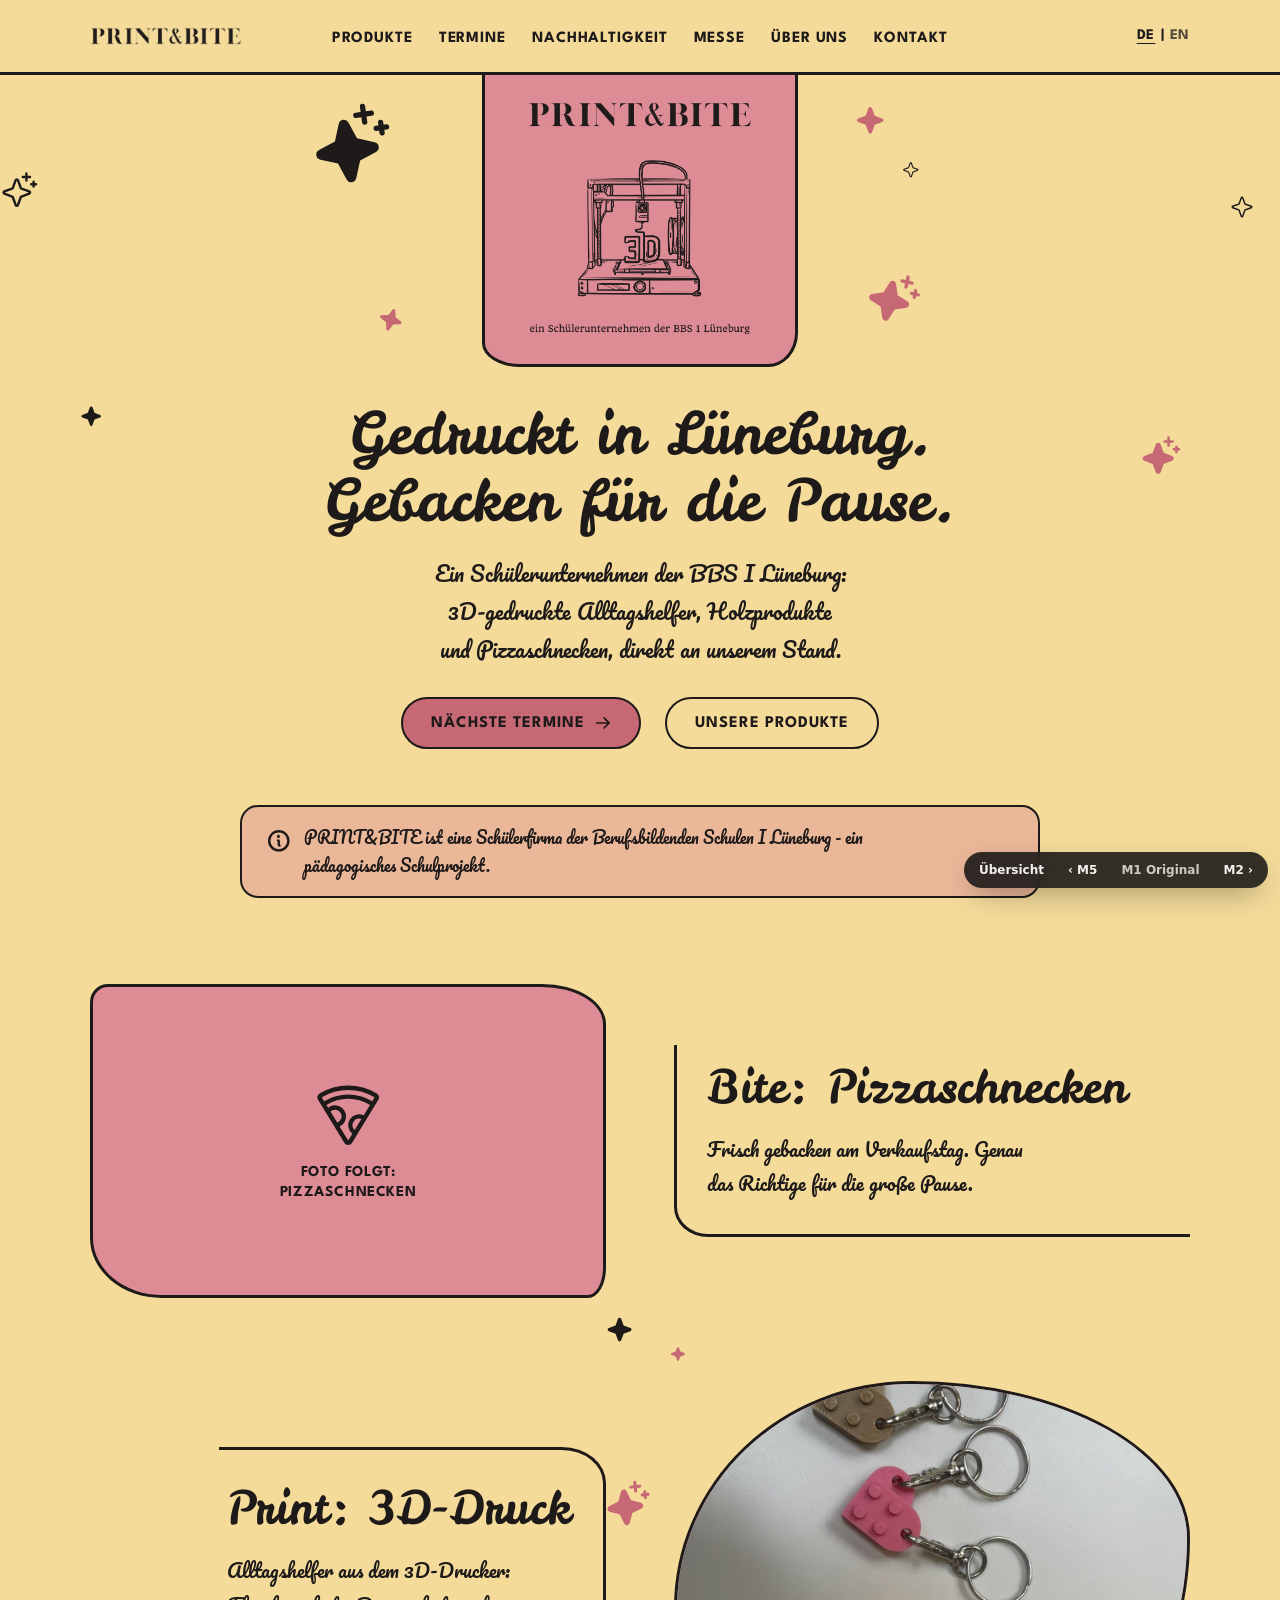
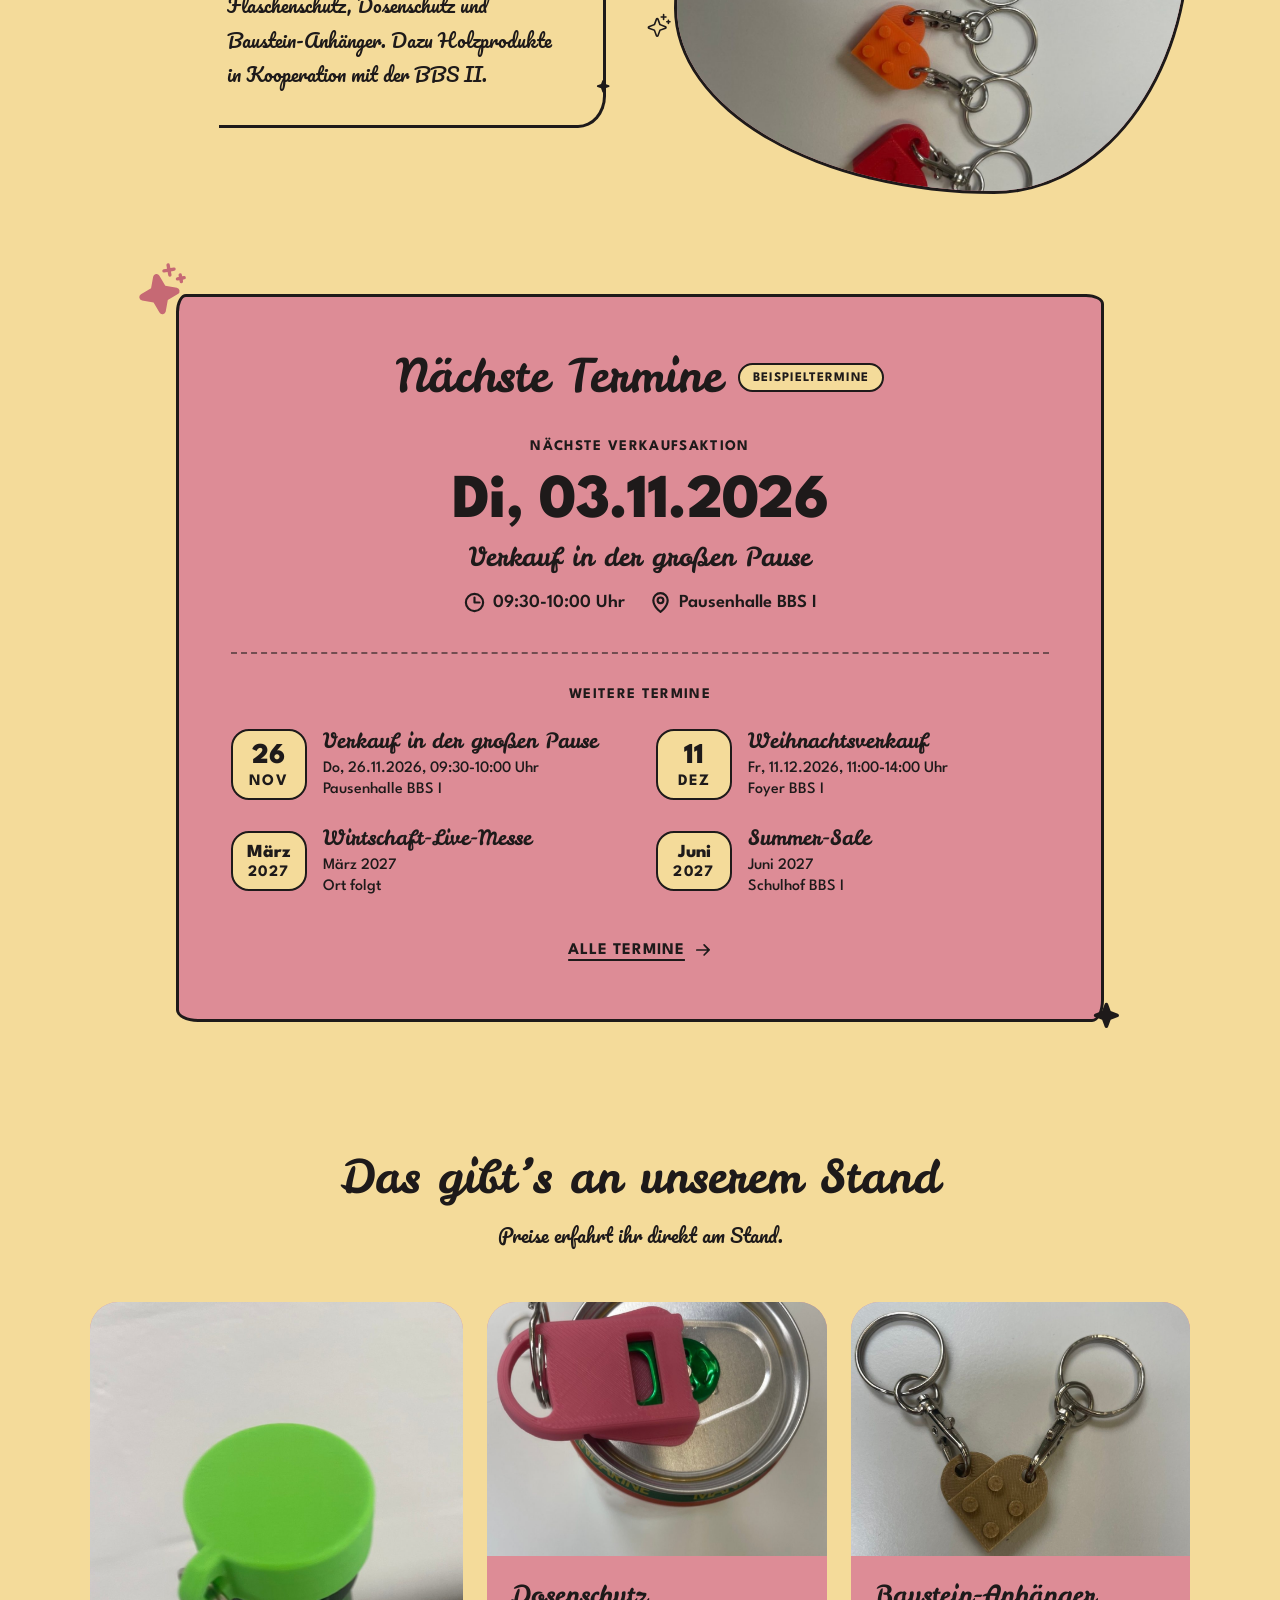
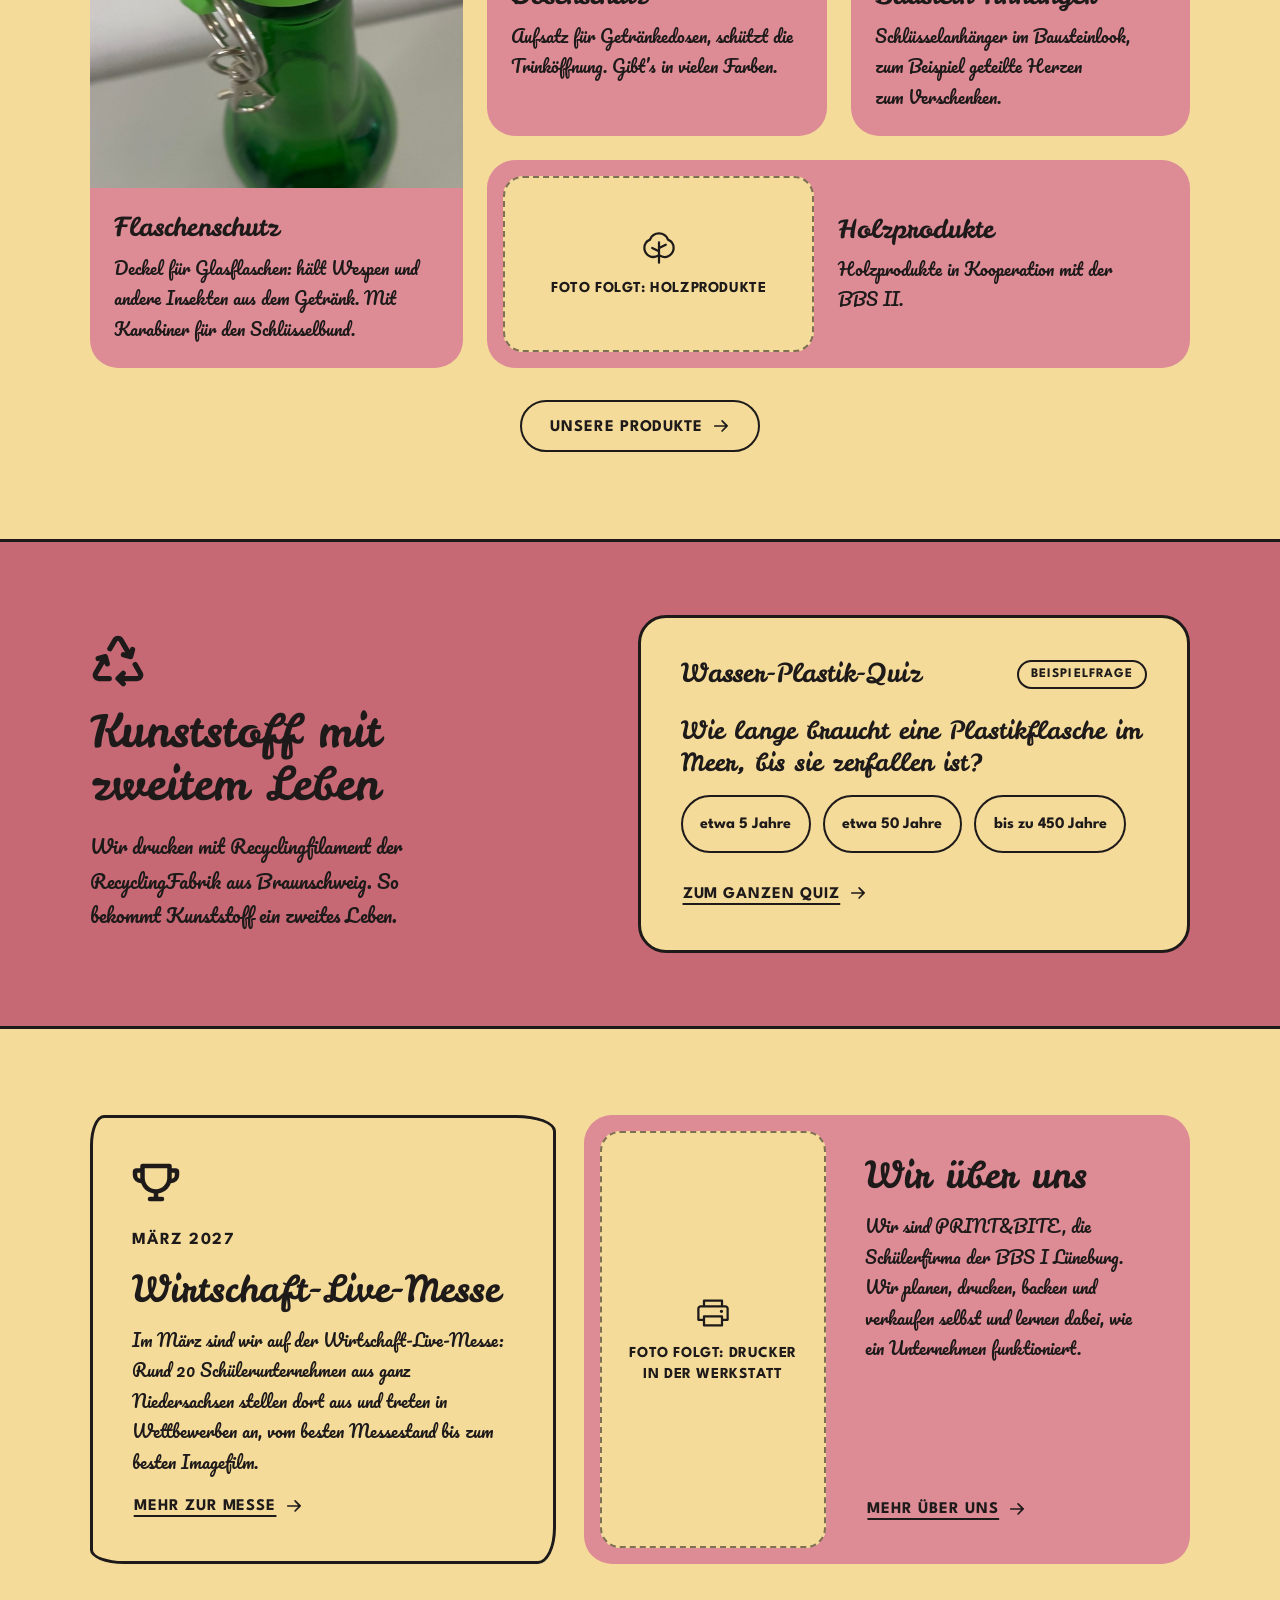
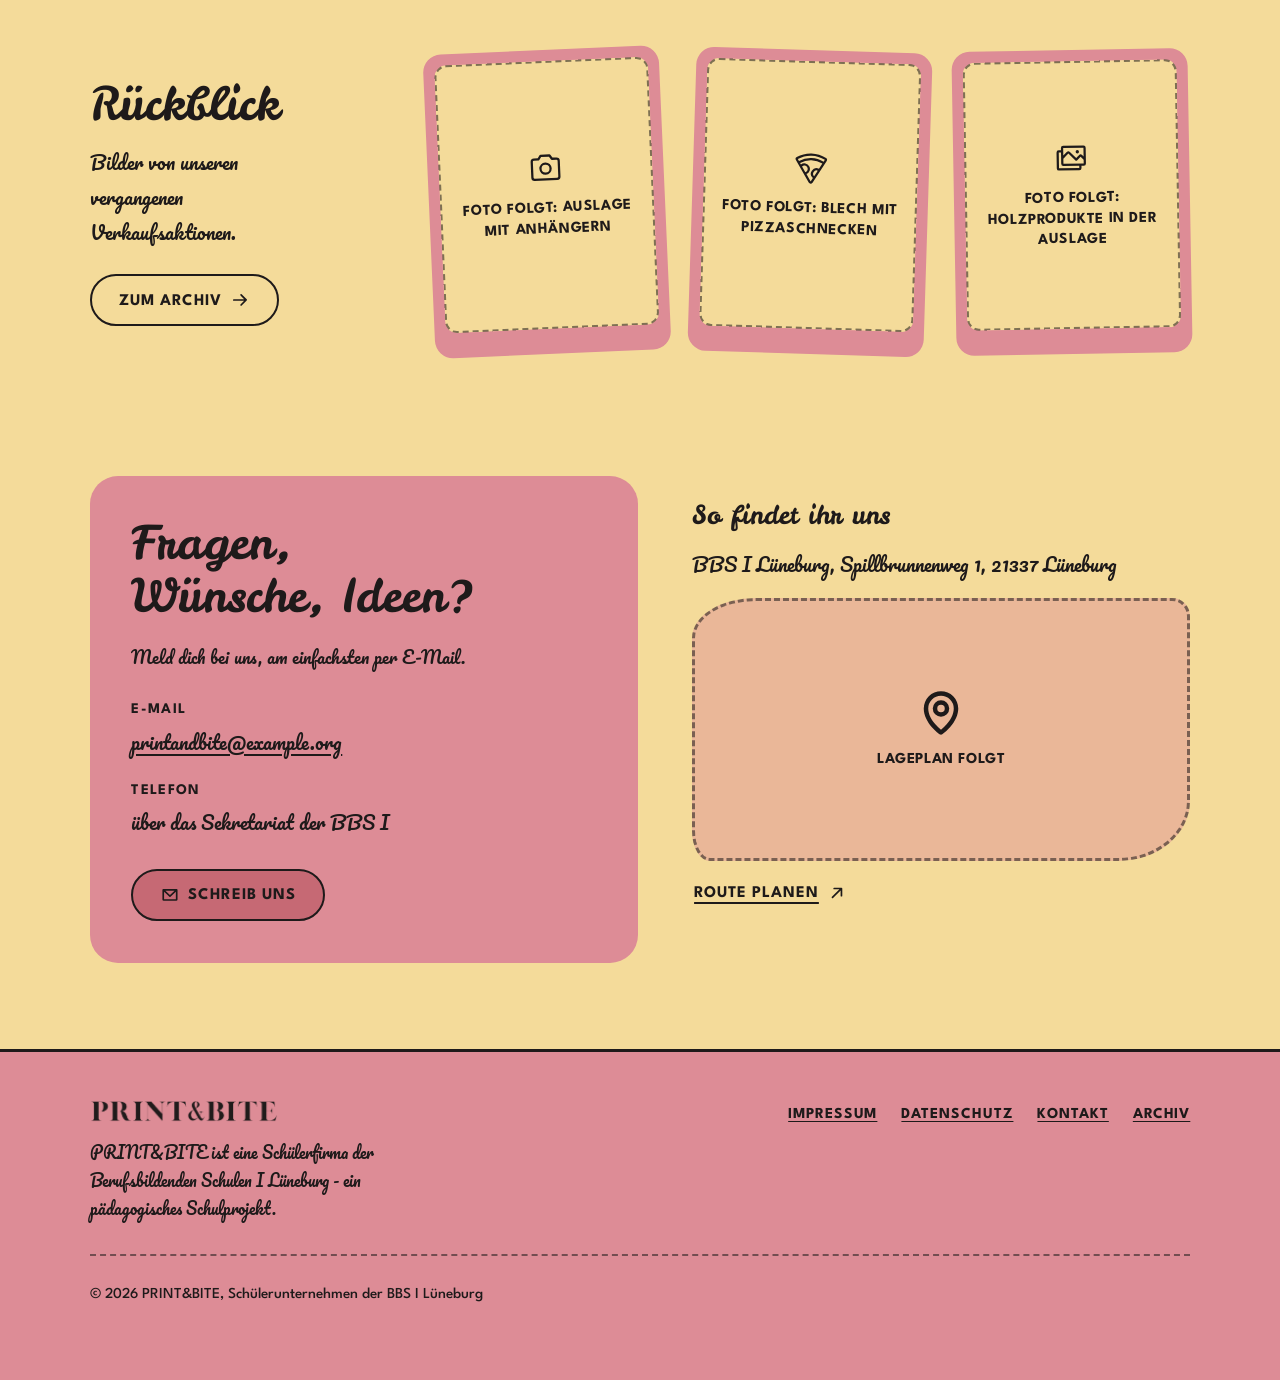
==== commit b2fc2798: "feat: use the student company's own 3D product photos The four example photos are replaced 1:1 by ph" ====
--- a/mockups/m1-original.html
+++ b/mockups/m1-original.html
@@ -112,7 +112,7 @@
           <p>Alltagshelfer aus dem 3D-Drucker: Flaschenschutz, Dosenschutz und Baustein-Anhänger. Dazu Holzprodukte in Kooperation mit der BBS II.</p>
         </div>
         <figure class="ds-media m1-blob" data-reveal style="--reveal-index:1">
-          <img src="assets/img/produkt-anhaenger.jpg" alt="Bunte 3D-gedruckte Baustein-Anhänger und Dosenschutz-Aufsätze mit Schlüsselringen auf einem Tisch" width="1200" height="1600" loading="lazy">
+          <img src="assets/img/produkt-anhaenger.jpg" alt="Vier Herz-Anhänger im Bausteinlook in Beige, Rosa, Orange und Rot, jedes Herz aus zwei Hälften mit Schlüsselringen" width="1200" height="1600" loading="lazy">
         </figure>
         <span class="m1-spark m1-spark--rose m1-spark--desk m1-spark--twinkle" aria-hidden="true" style="--dx:-36px; --y:24%; --s:3rem; --r:-6deg"><svg class="ds-icon" aria-hidden="true" focusable="false" xmlns="http://www.w3.org/2000/svg" viewBox="0 0 256 256" fill="currentColor"><path d="M208,144a15.78,15.78,0,0,1-10.42,14.94L146,178l-19,51.62a15.92,15.92,0,0,1-29.88,0L78,178l-51.62-19a15.92,15.92,0,0,1,0-29.88L78,110l19-51.62a15.92,15.92,0,0,1,29.88,0L146,110l51.62,19A15.78,15.78,0,0,1,208,144ZM152,48h16V64a8,8,0,0,0,16,0V48h16a8,8,0,0,0,0-16H184V16a8,8,0,0,0-16,0V32H152a8,8,0,0,0,0,16Zm88,32h-8V72a8,8,0,0,0-16,0v8h-8a8,8,0,0,0,0,16h8v8a8,8,0,0,0,16,0V96h8a8,8,0,0,0,0-16Z"/></svg></span>
         <span class="m1-spark m1-spark--ink m1-spark--desk" aria-hidden="true" style="--dx:6px; --y:56%; --s:1.6rem"><svg class="ds-icon" aria-hidden="true" focusable="false" xmlns="http://www.w3.org/2000/svg" viewBox="0 0 256 256" fill="currentColor"><path d="M197.58,129.06,146,110l-19-51.62a15.92,15.92,0,0,0-29.88,0L78,110l-51.62,19a15.92,15.92,0,0,0,0,29.88L78,178l19,51.62a15.92,15.92,0,0,0,29.88,0L146,178l51.62-19a15.92,15.92,0,0,0,0-29.88ZM137,164.22a8,8,0,0,0-4.74,4.74L112,223.85,91.78,169A8,8,0,0,0,87,164.22L32.15,144,87,123.78A8,8,0,0,0,91.78,119L112,64.15,132.22,119a8,8,0,0,0,4.74,4.74L191.85,144ZM144,40a8,8,0,0,1,8-8h16V16a8,8,0,0,1,16,0V32h16a8,8,0,0,1,0,16H184V64a8,8,0,0,1-16,0V48H152A8,8,0,0,1,144,40ZM248,88a8,8,0,0,1-8,8h-8v8a8,8,0,0,1-16,0V96h-8a8,8,0,0,1,0-16h8V72a8,8,0,0,1,16,0v8h8A8,8,0,0,1,248,88Z"/></svg></span>
@@ -212,7 +212,7 @@
 
           <article class="ds-card" data-reveal style="--reveal-index:2">
             <div class="ds-card__media">
-              <img src="assets/img/produkt-anhaenger-detail.jpg" alt="Schlüsselanhänger im Bausteinlook, darunter geteilte Herzen in Grün und Rot" width="1200" height="845" loading="lazy">
+              <img src="assets/img/produkt-anhaenger-detail.jpg" alt="Herz im Bausteinlook aus zwei Hälften, jede Hälfte mit eigenem Karabiner und Schlüsselring" width="1200" height="845" loading="lazy">
             </div>
             <div class="ds-card__body">
               <h3 class="ds-card__title">Baustein-Anhänger</h3>
--- a/mockups/design-system/components.css
+++ b/mockups/design-system/components.css
@@ -545,8 +545,39 @@
   opacity: 0.8;
 }
 
+/* Hinweis bei Platzhalter-Links, gleiche neutrale Farben wie die Mockbar */
+.ds-toast {
+  position: fixed;
+  left: 50%;
+  bottom: 64px;
+  z-index: var(--z-mockbar);
+  width: max-content;
+  max-width: calc(100% - 32px);
+  margin: 0;
+  padding: 10px 16px;
+  border: 1px solid rgb(255 255 255 / 0.18);
+  border-radius: 12px;
+  background: rgb(24 22 22 / 0.92);
+  color: #f4f2ef;
+  font: 500 14px/1.4 system-ui, sans-serif;
+  letter-spacing: 0;
+  text-align: center;
+  text-transform: none;
+  box-shadow: 0 10px 30px -10px rgb(0 0 0 / 0.5);
+  opacity: 0;
+  pointer-events: none;
+  transform: translate(-50%, 8px);
+  transition: opacity 0.2s ease, transform 0.2s ease;
+}
+
+.ds-toast.is-visible {
+  opacity: 1;
+  transform: translate(-50%, 0);
+}
+
 @media print {
-  .ds-mockbar {
+  .ds-mockbar,
+  .ds-toast {
     display: none;
   }
 }
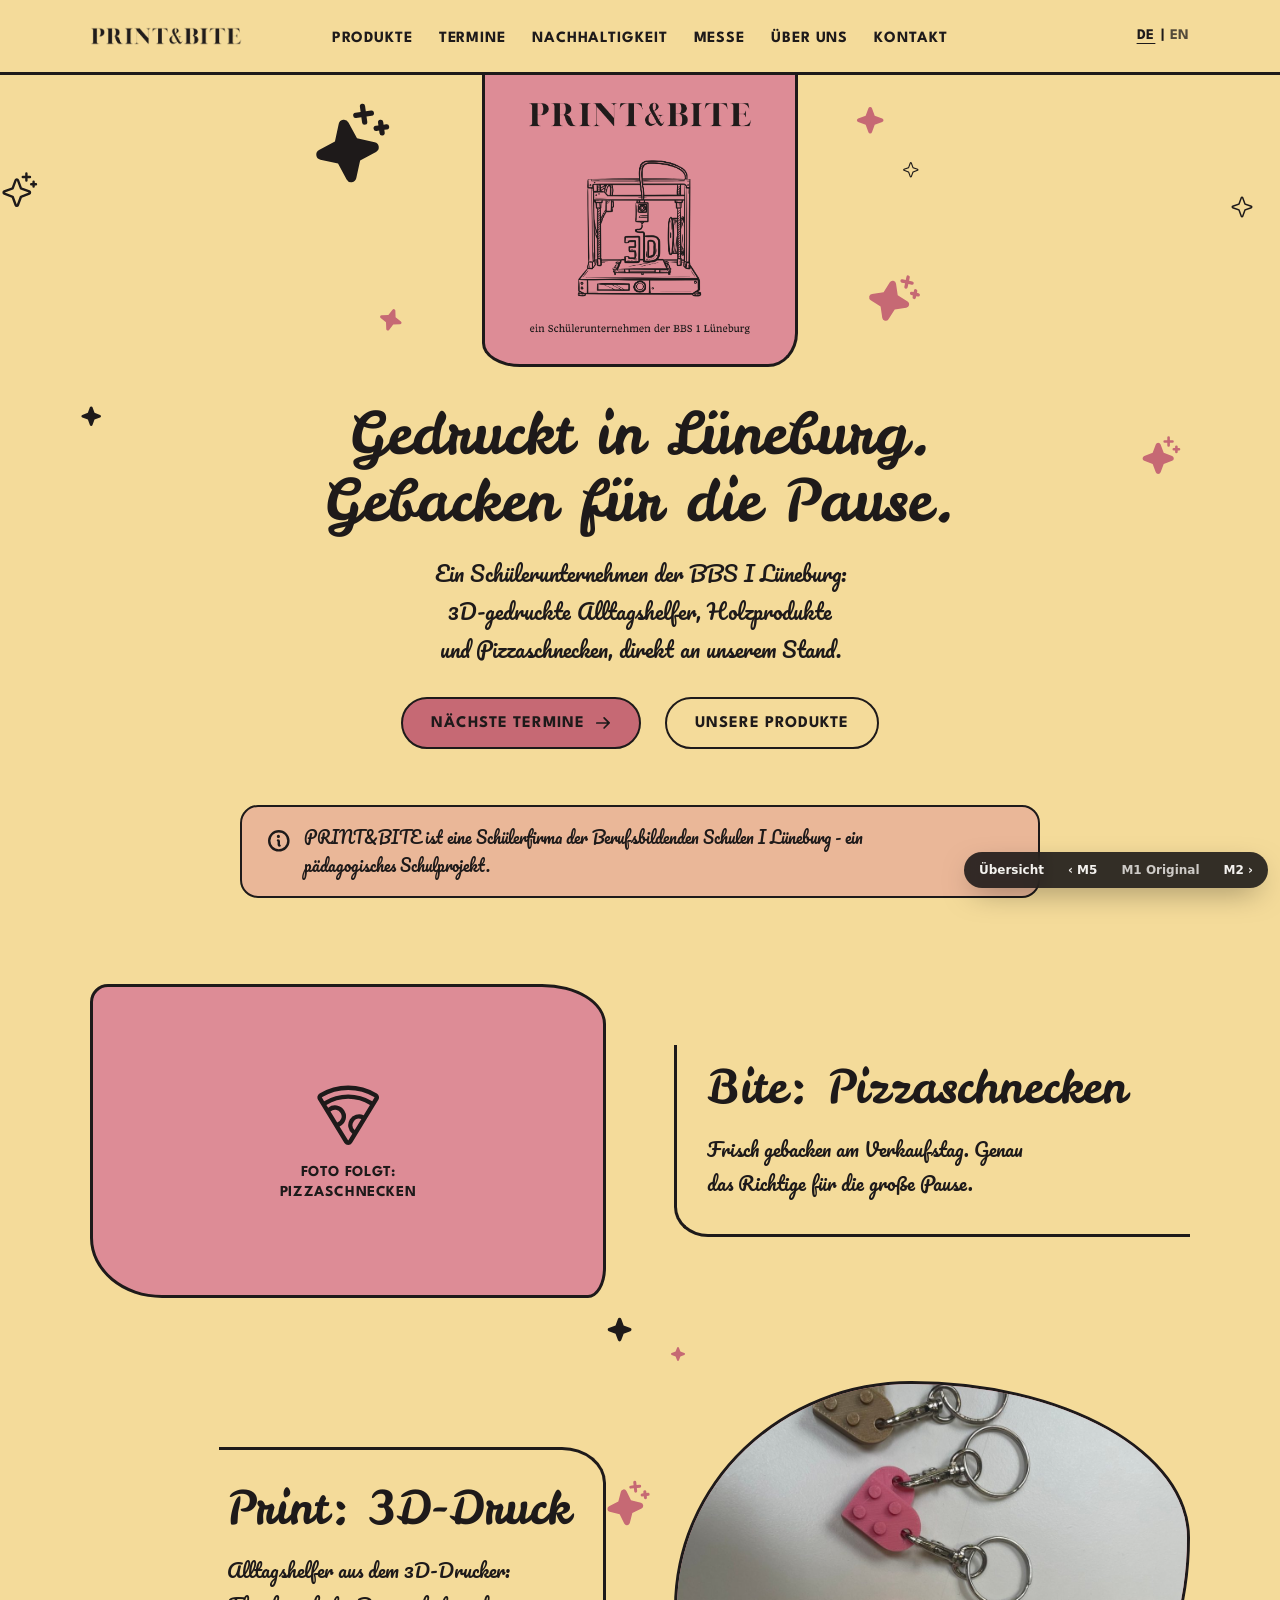
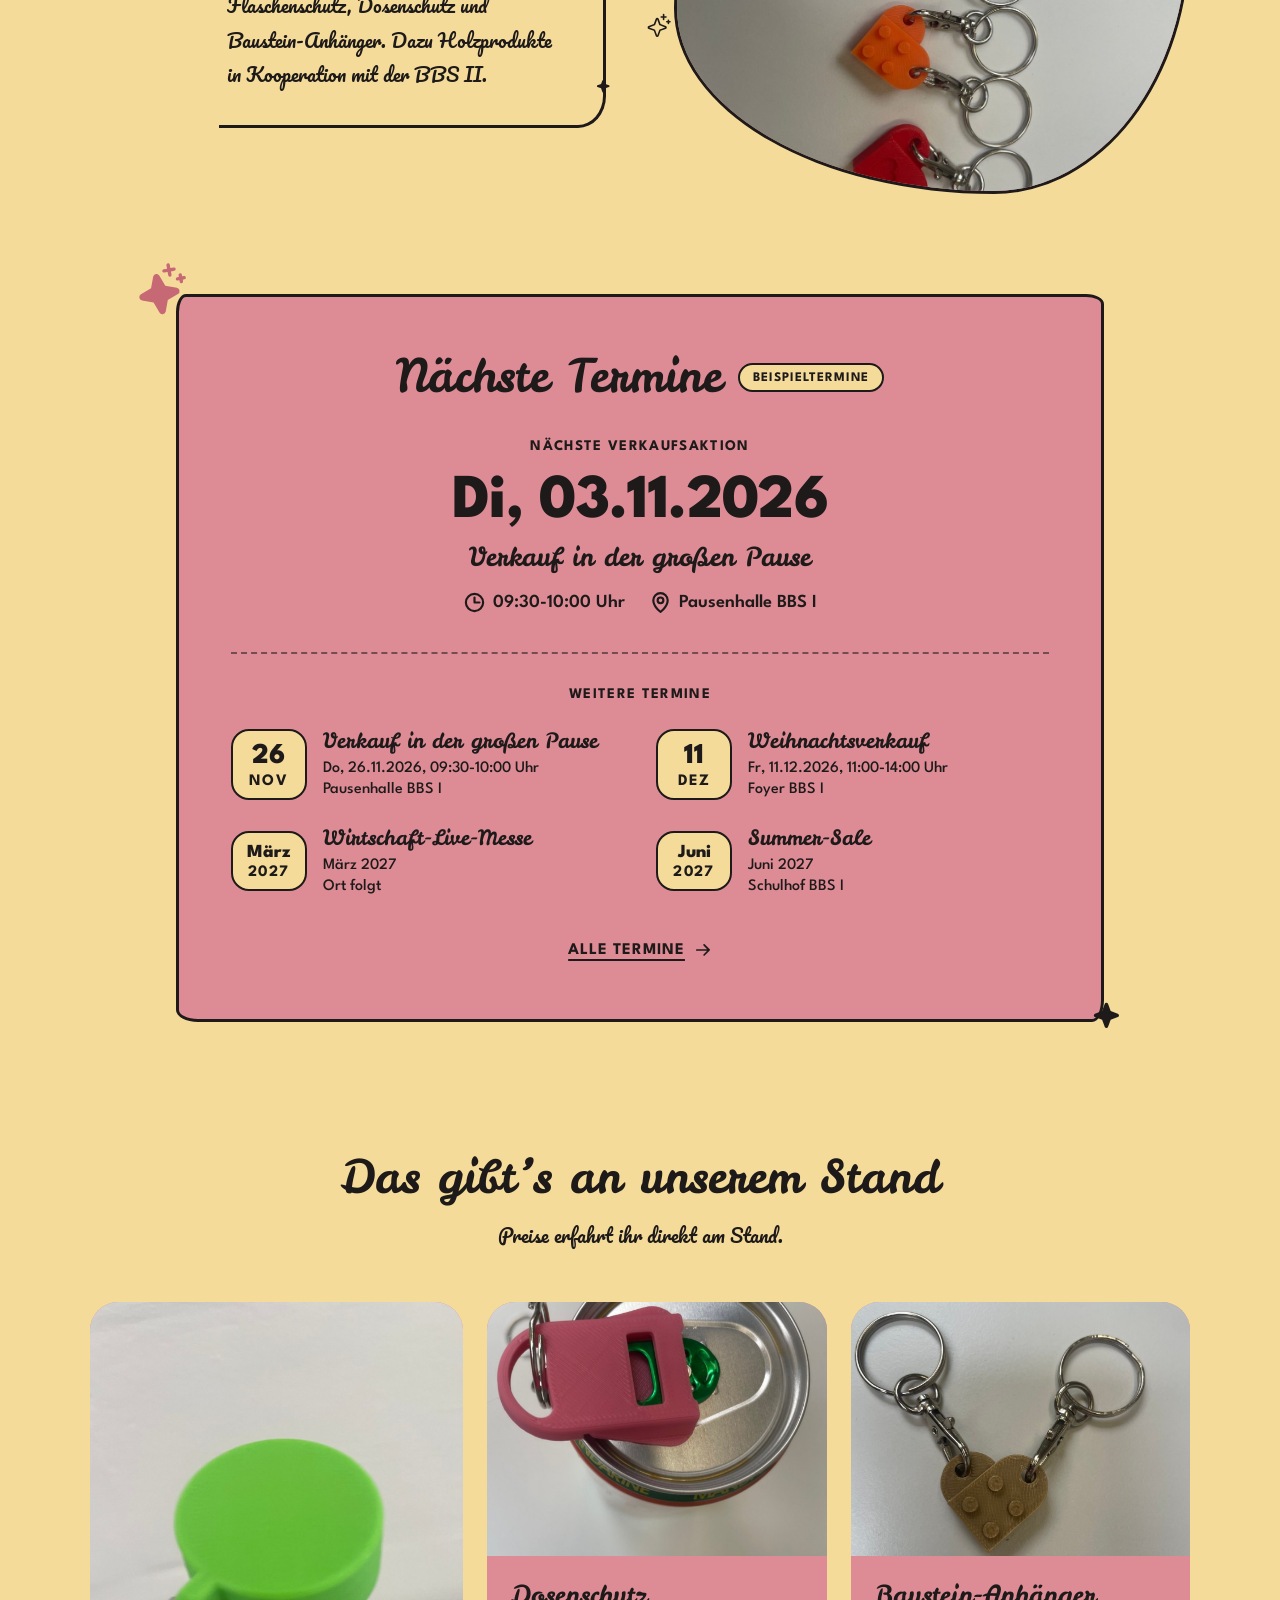
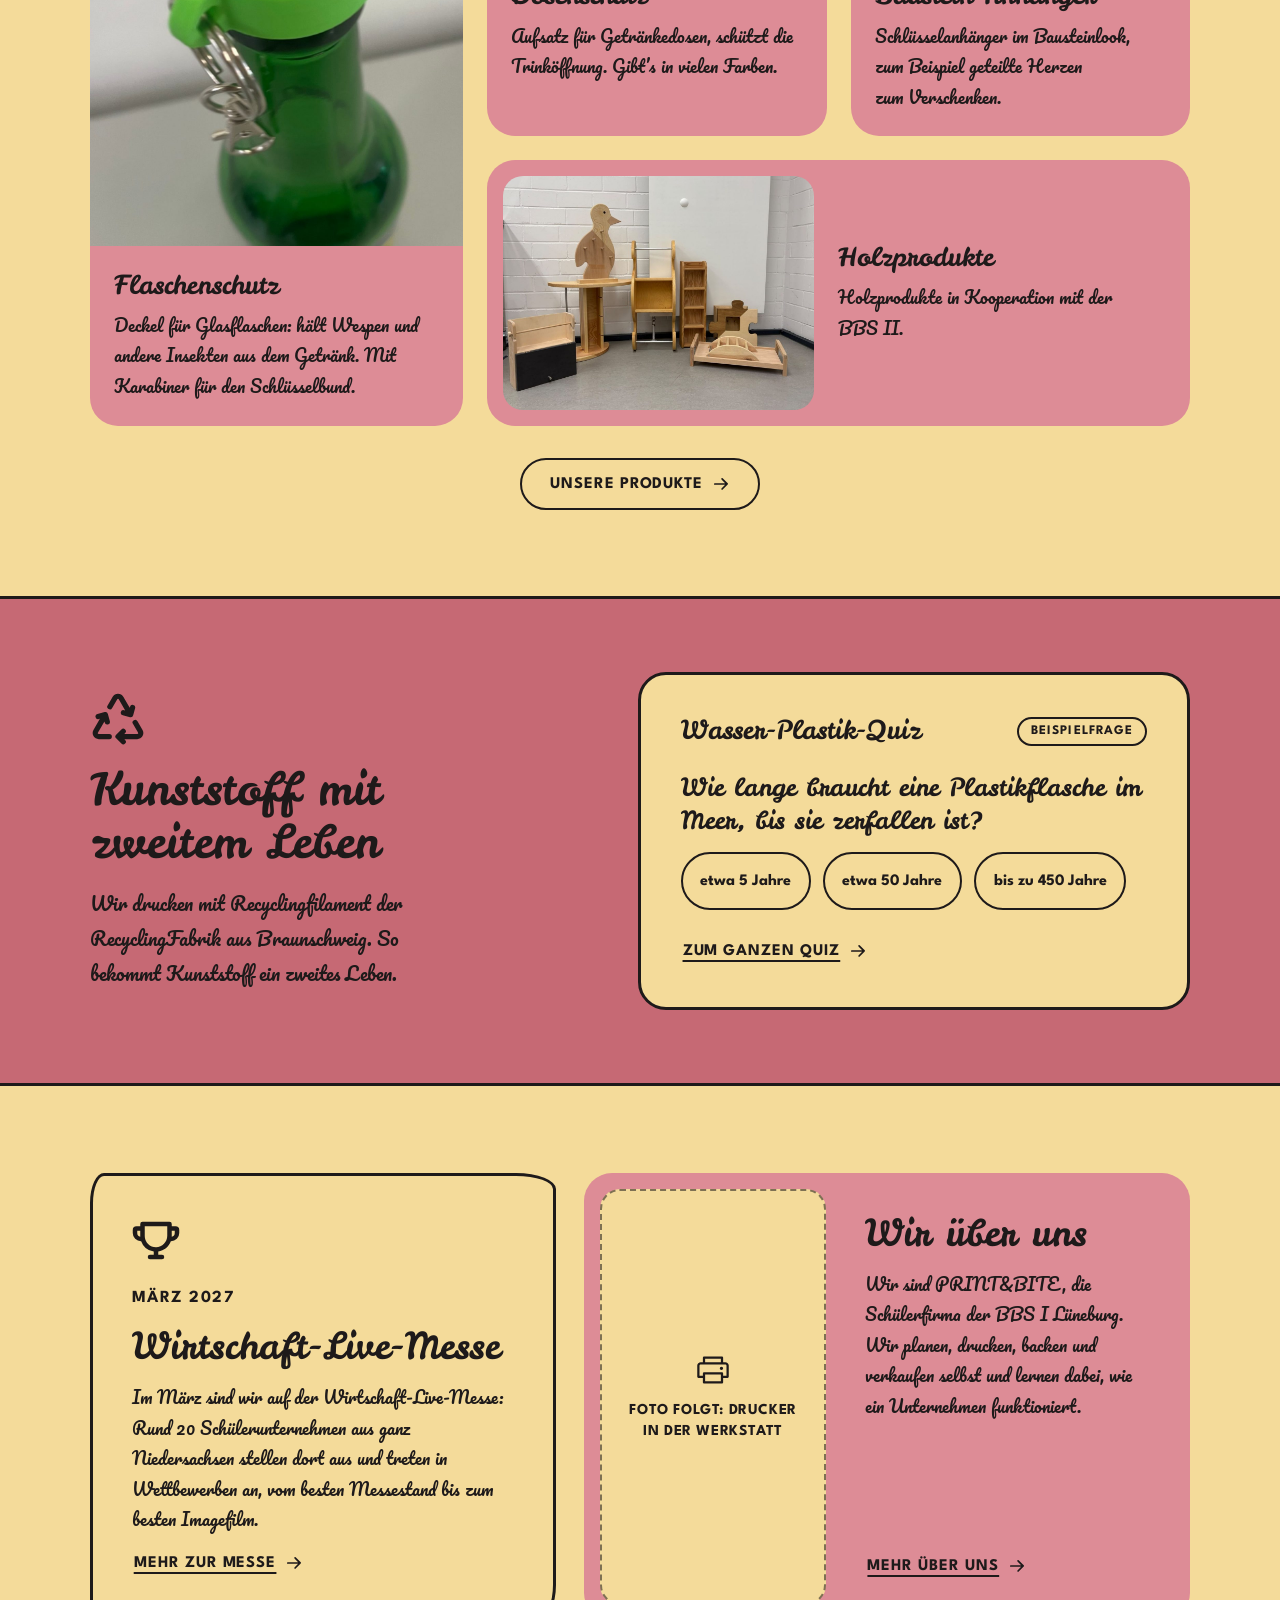
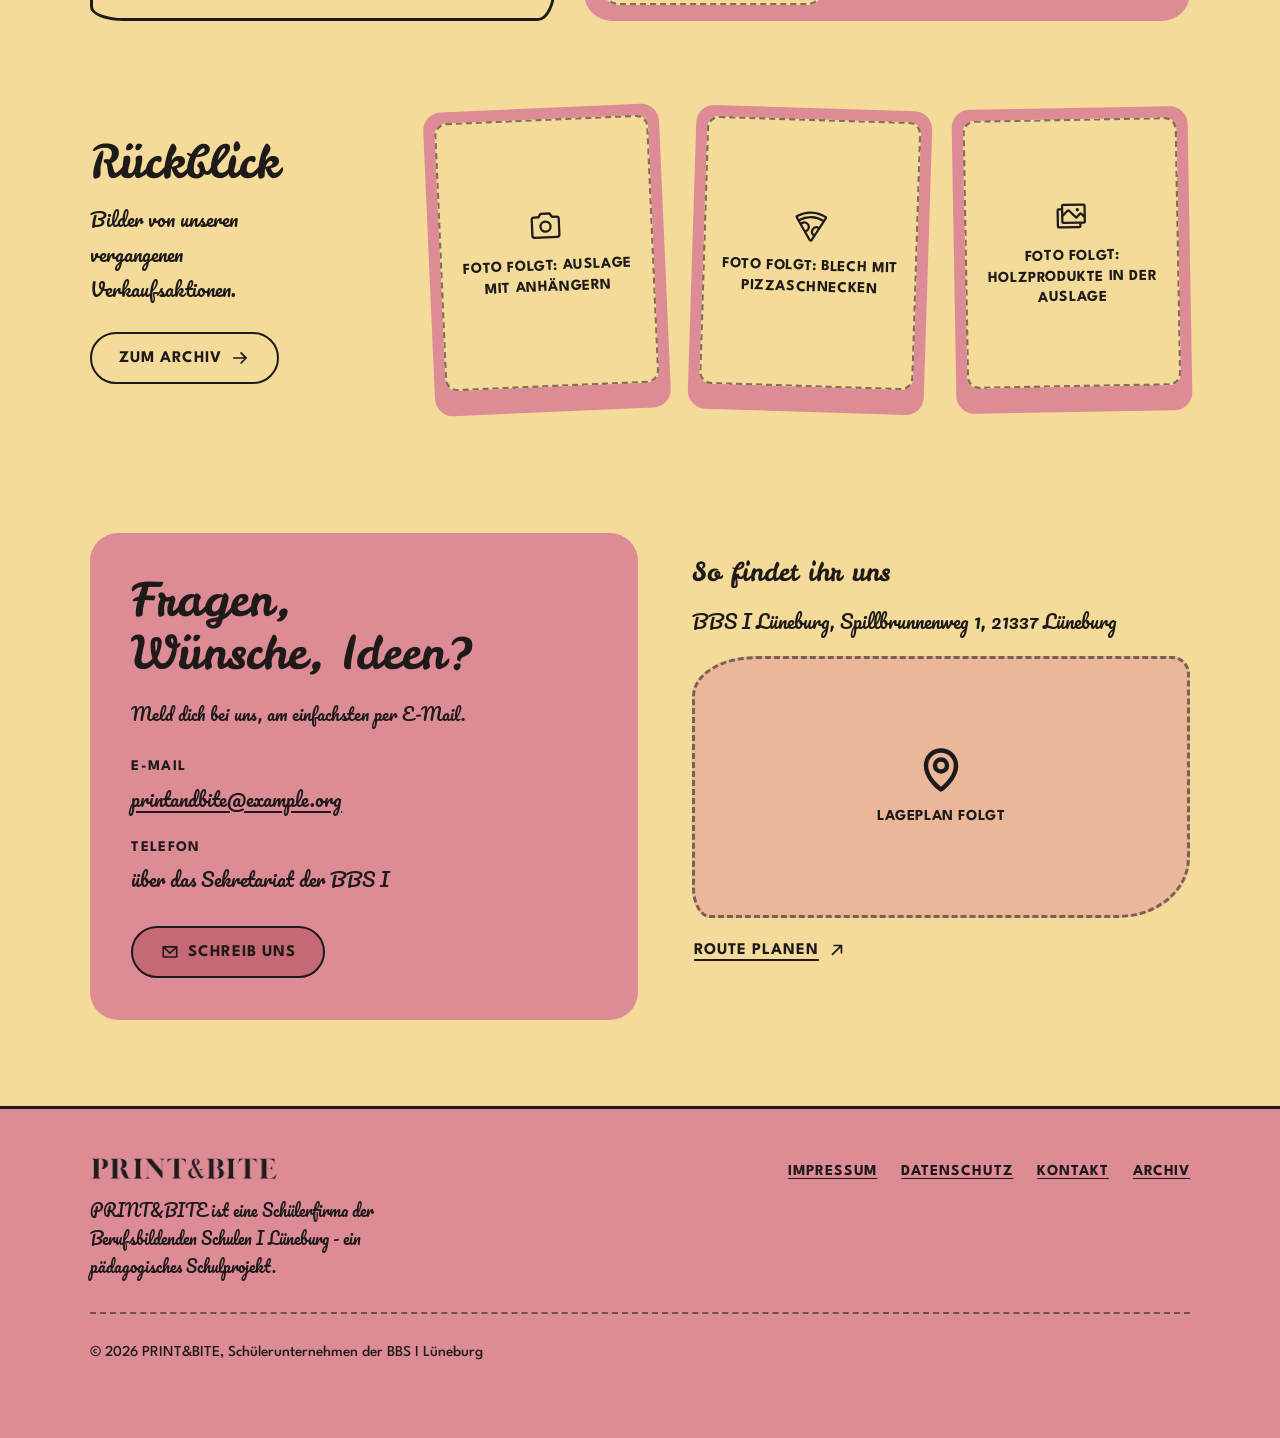
==== commit 380503a1: "feat: show the student company's wood products photo The "Holzprodukte" card in all five variants no" ====
--- a/mockups/m1-original.html
+++ b/mockups/m1-original.html
@@ -221,10 +221,9 @@
           </article>
 
           <article class="ds-card m1-bento__item--wide" data-reveal style="--reveal-index:1">
-            <figure class="ds-placeholder">
-              <svg class="ds-icon" aria-hidden="true" focusable="false" xmlns="http://www.w3.org/2000/svg" viewBox="0 0 256 256" fill="currentColor"><path d="M198.1,62.59a76,76,0,0,0-140.2,0A71.71,71.71,0,0,0,16,127.8C15.9,166,48,199,86.14,200A72.09,72.09,0,0,0,120,192.47V232a8,8,0,0,0,16,0V192.47A72.17,72.17,0,0,0,168,200l1.82,0C208,199,240.11,166,240,127.8A71.71,71.71,0,0,0,198.1,62.59ZM169.45,184a56.08,56.08,0,0,1-33.45-10v-41l43.58-21.78a8,8,0,1,0-7.16-14.32L136,115.06V88a8,8,0,0,0-16,0v51.06L83.58,120.84a8,8,0,1,0-7.16,14.32L120,156.94v17a56,56,0,0,1-33.45,10C56.9,183.23,31.92,157.52,32,127.84A55.77,55.77,0,0,1,67.11,76a8,8,0,0,0,4.53-4.67,60,60,0,0,1,112.72,0A8,8,0,0,0,188.89,76,55.79,55.79,0,0,1,224,127.84C224.08,157.52,199.1,183.23,169.45,184Z"/></svg>
-              <figcaption>Foto folgt: Holzprodukte</figcaption>
-            </figure>
+            <div class="ds-card__media">
+              <img src="assets/img/produkt-holz.jpg" alt="Holzprodukte vor einer weißen Wand: ein Pinguin mit Haken auf einem halbrunden Tisch, Regale, ein Puzzleteil, ein Tablett und eine Kiste" width="1200" height="900" loading="lazy">
+            </div>
             <div class="ds-card__body">
               <h3 class="ds-card__title">Holzprodukte</h3>
               <p>Holzprodukte in Kooperation mit der BBS II.</p>
--- a/mockups/themes/m1-original.css
+++ b/mockups/themes/m1-original.css
@@ -660,12 +660,10 @@
   align-items: center;
 }
 
-.m1-bento__item--wide .ds-placeholder {
-  height: calc(100% - 2 * var(--space-4));
-  min-height: 11rem;
+.m1-bento__item--wide .ds-card__media {
   margin: var(--space-4) 0 var(--space-4) var(--space-4);
+  overflow: hidden;
   border-radius: calc(var(--radius-card) - 8px);
-  background: var(--color-bg);
 }
 
 .m1-section-foot {
@@ -998,8 +996,7 @@
     grid-template-columns: 1fr;
   }
 
-  .m1-bento__item--wide .ds-placeholder {
-    height: auto;
+  .m1-bento__item--wide .ds-card__media {
     margin: var(--space-4) var(--space-4) 0;
   }
 
